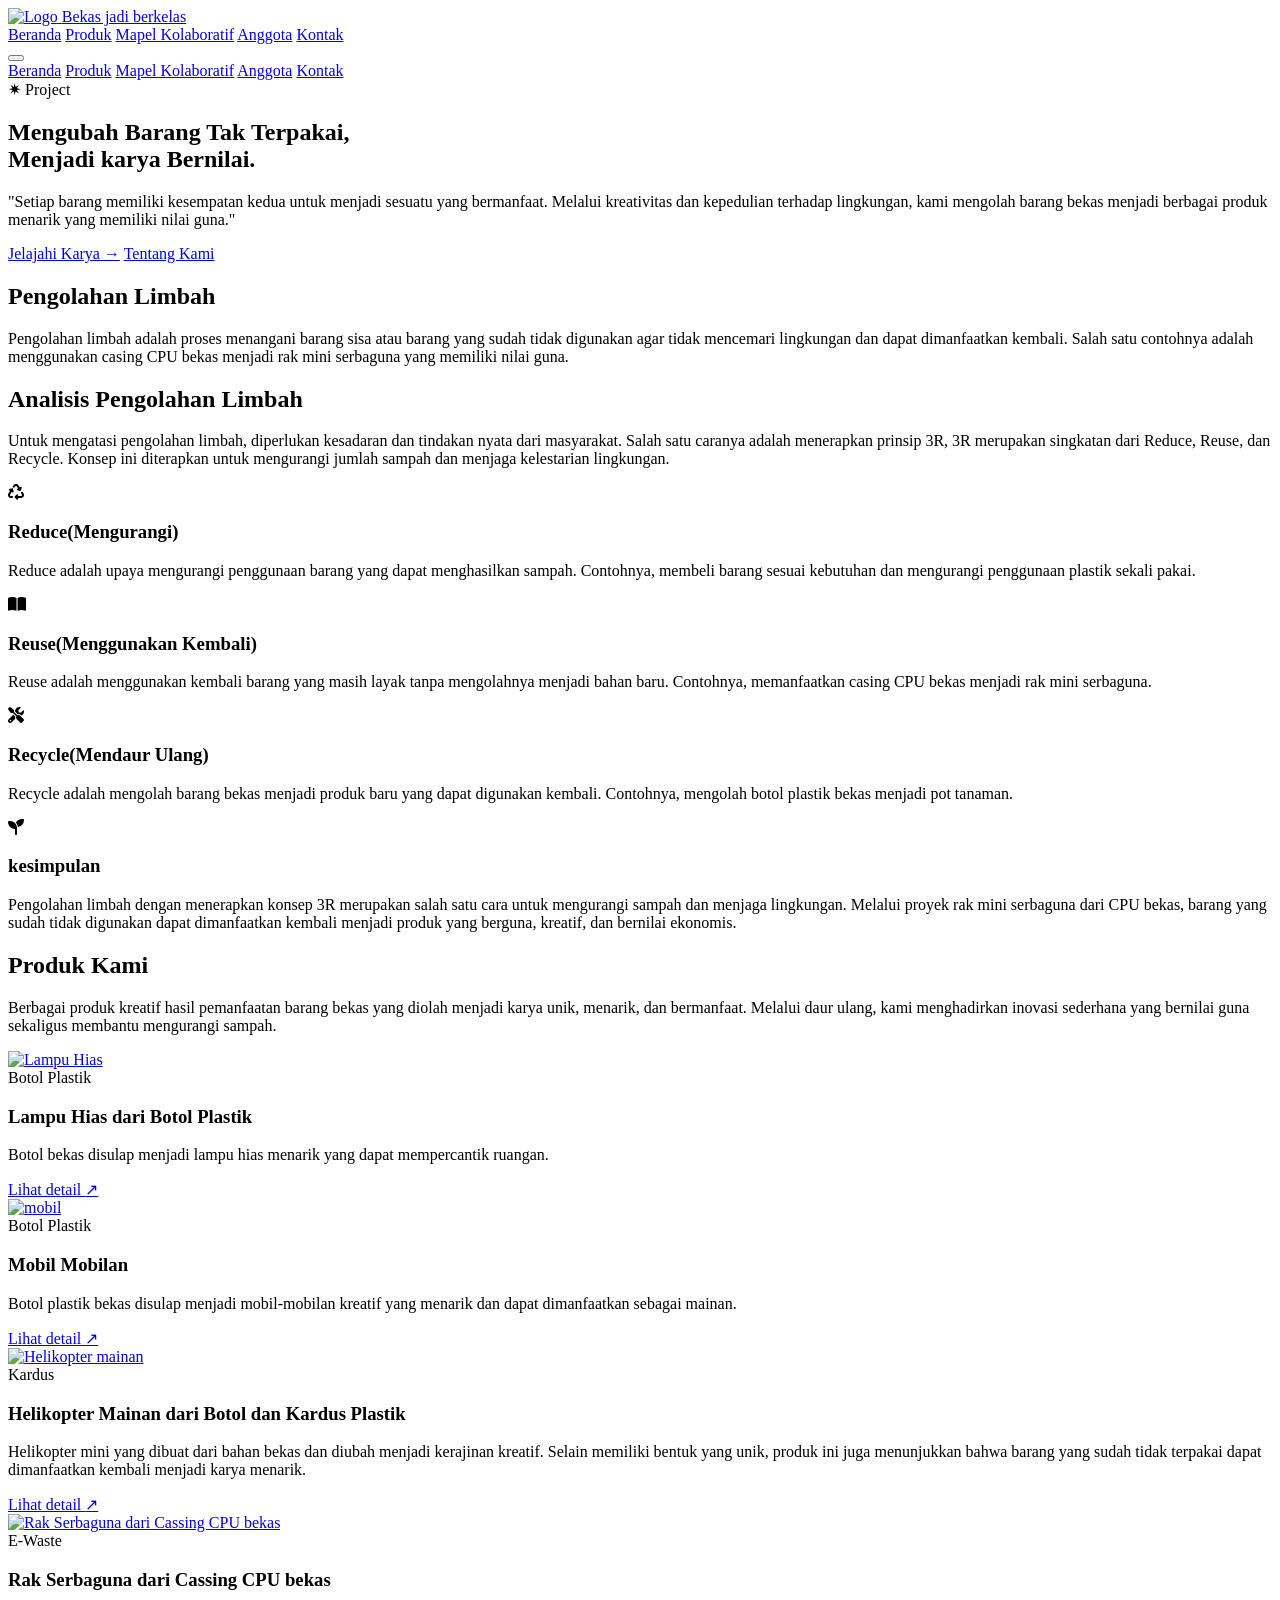
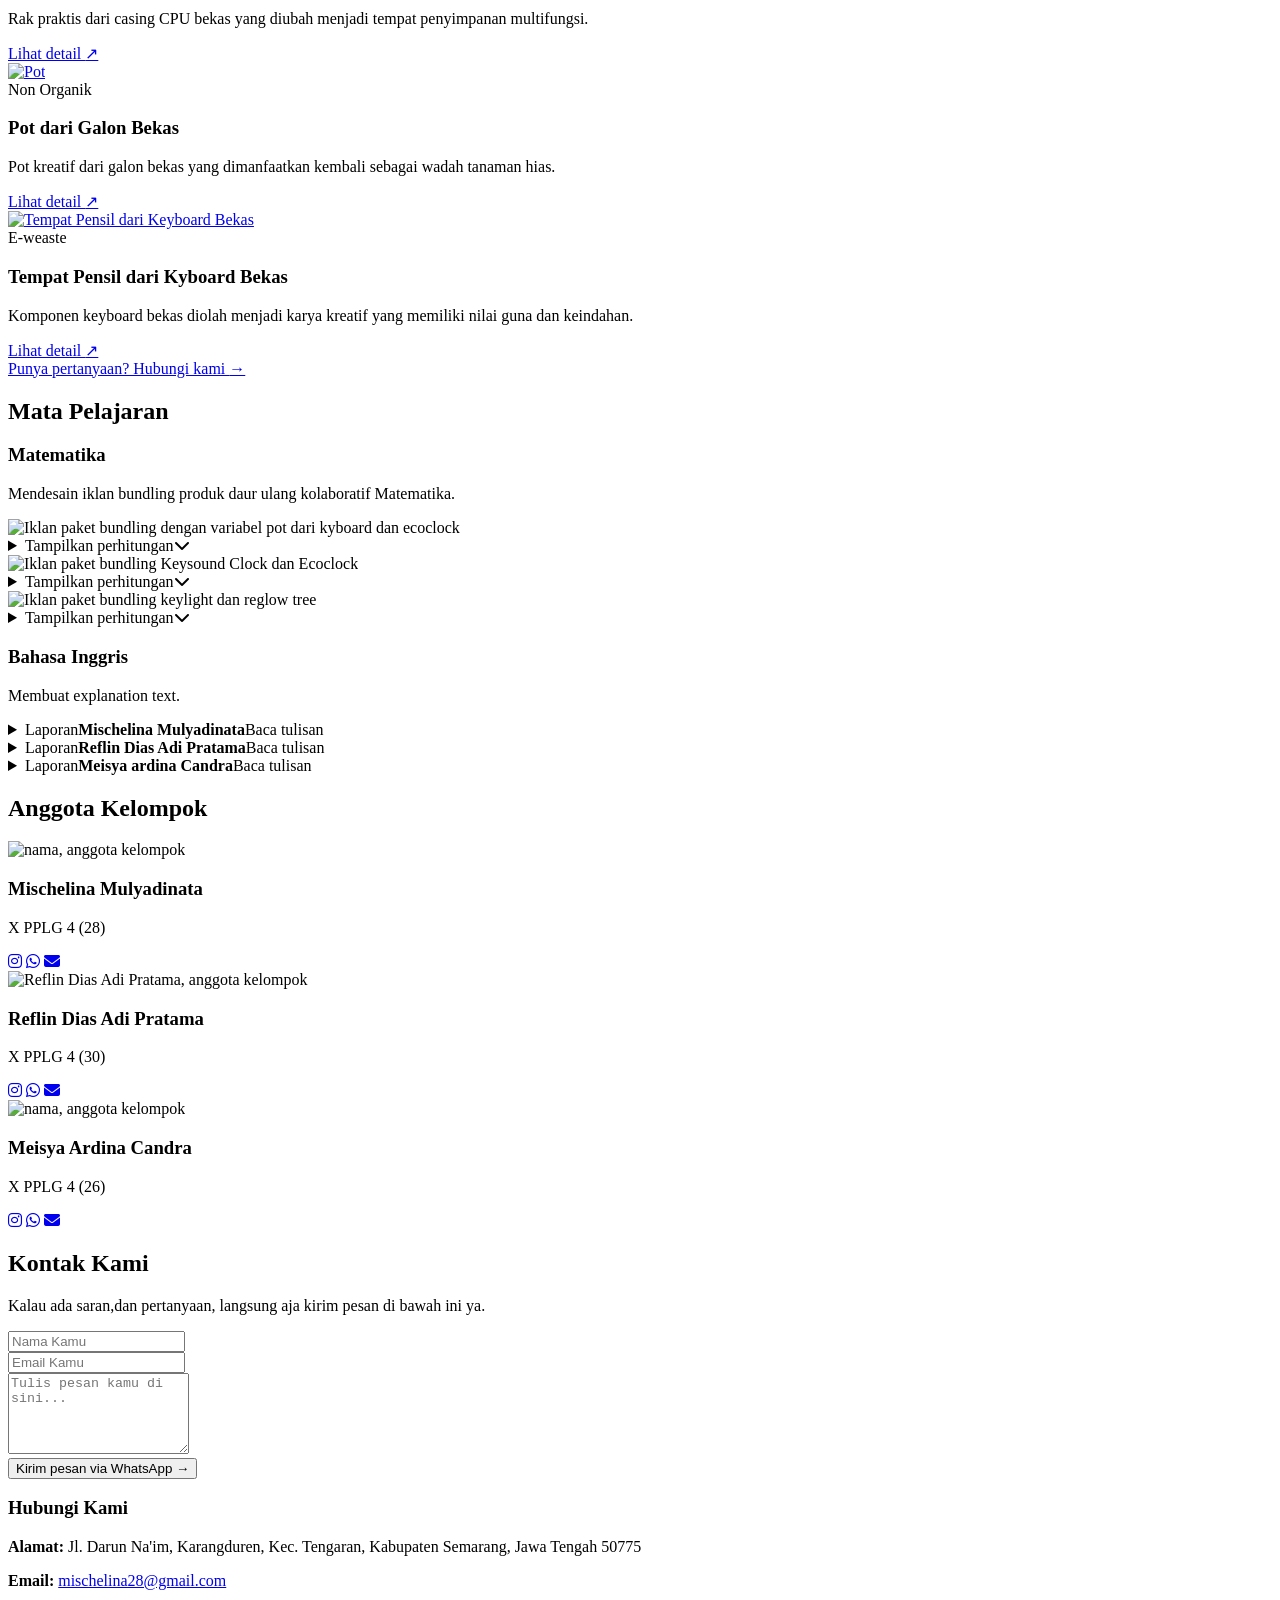
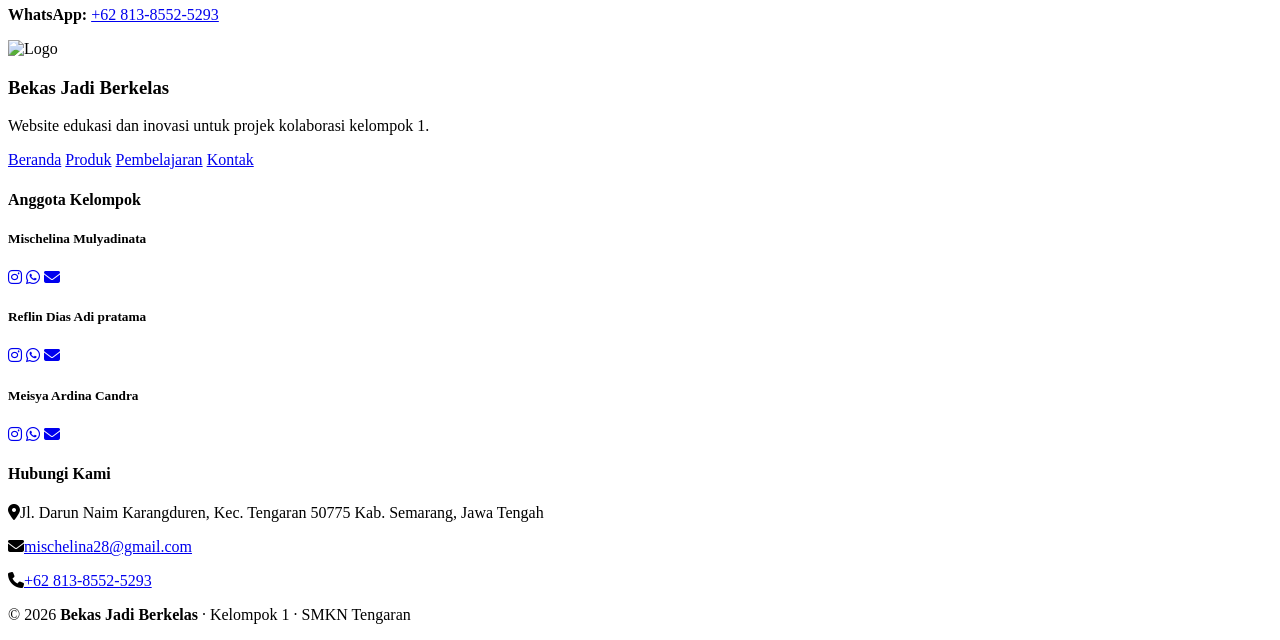
==== index.html @ 1716cdb1 "Update print statement from 'Hello' to 'Goodbye'" ====
<!doctype html>
<html lang="id">
  <head>
    <meta charset="utf-8" />
    <meta name="viewport" content="width=device-width,initial-scale=1" />
    <title>Bekas Jadi Berkelas - Kelompok 1</title>
    
     <link rel="Stylesheet" href="../Latihan proyek Kolaborasi/style.css"/>
      <link rel="stylesheet" href="https://cdnjs.cloudflare.com/ajax/libs/font-awesome/6.5.0/css/all.min.css"/>
       <link rel="stylesheet" href="../Latihan proyek Kolaborasi/style.css" />
      <link rel="website icon" href="../Latihan proyek Kolaborasi/img kolaborasi/recycle logo.jpg" />
  </head>

  <body>
    <nav class="nav">
      <a class="logo" href="#home" aria-label="Bekas Jadi Berkelas, ke beranda">
        <img src="../Latihan proyek Kolaborasi/img kolaborasi/recycle logo.jpg" alt="Logo" class="logo-img" />
        <span>Bekas jadi berkelas</span>
      </a>

      <div class="nav-links">
        <a href="#home">Beranda</a>
        <a href="#produk">Produk</a>
        <a href="#mapel">Mapel Kolaboratif</a>
        <a href="#member-wo">Anggota</a>
        <a href="#contact">Kontak</a>
      </div>

      <button
        class="hamburger"
        id="hamburger"
        type="button"
        aria-label="Buka menu navigasi"
        aria-expanded="false"
        aria-controls="navDropdown"
      >
        <span></span>
        <span></span>
        <span></span>
      </button>

      <div class="nav-dropdown" id="navDropdown">
        <a href="#home">Beranda</a>
        <a href="#produk">Produk</a>
        <a href="#mapel">Mapel Kolaboratif</a>
        <a href="#member-wo">Anggota</a>
        <a href="#contact">Kontak</a>
      </div>
    </nav>

    <section class="hero" id="home">
      <header>
        <div class="hero-overlay">
          <div class="hero-text">
            <span class="hero-badge"
              ><span aria-hidden="true">&#10039;</span> Project</span>
            <h1>Mengubah Barang Tak Terpakai,<br /><span>Menjadi karya Bernilai.</span></h1>
            <p>
              "Setiap barang memiliki kesempatan kedua untuk menjadi sesuatu yang bermanfaat. Melalui kreativitas dan kepedulian terhadap lingkungan, kami mengolah barang bekas menjadi berbagai produk menarik yang memiliki nilai guna."
            </p>
            <div class="hero-actions">
              <a class="button button-primary" href="#produk"
                >Jelajahi Karya <span aria-hidden="true">&rarr;</span></a>
              <a class="button button-quiet" href="#about">Tentang Kami</a>
            </div>
          </div>
        </div>
      </header>
    </section> 

    <section class="main" id="about">
      <div class="content-left">
        <h2>Pengolahan Limbah</h2>
        <p>
          Pengolahan limbah adalah proses menangani barang sisa atau barang yang sudah tidak digunakan agar tidak mencemari lingkungan dan dapat dimanfaatkan kembali. Salah satu contohnya adalah menggunakan casing CPU bekas menjadi rak mini serbaguna yang memiliki nilai guna.
        </p>
      </div>
    </section>

    <section id="masalah">
      <div class="masalah">
        <div class="content-left">
          <h2>Analisis Pengolahan Limbah</h2>
          <p>
           Untuk mengatasi pengolahan limbah, diperlukan kesadaran dan tindakan nyata dari masyarakat. Salah satu caranya adalah menerapkan prinsip 3R, 3R merupakan singkatan dari Reduce, Reuse, dan Recycle. Konsep ini diterapkan untuk mengurangi jumlah sampah dan menjaga kelestarian lingkungan.
        </div>
        <div class="solusi-grid">
          <article class="solusi-card">
            <span class="solusi-icon"
              ><i class="fas fa-recycle" aria-hidden="true"></i
            ></span>
            <h3>Reduce(Mengurangi)</h3>
            <p>
              Reduce adalah upaya mengurangi penggunaan barang yang dapat menghasilkan sampah. Contohnya, membeli barang sesuai kebutuhan dan mengurangi penggunaan plastik sekali pakai.
            </p>
          </article>
          <article class="solusi-card">
            <span class="solusi-icon"
              ><i class="fas fa-book-open" aria-hidden="true"></i
            ></span>
            <h3>Reuse(Menggunakan Kembali)</h3>
            <p>
              Reuse adalah menggunakan kembali barang yang masih layak tanpa mengolahnya menjadi bahan baru. Contohnya, memanfaatkan casing CPU bekas menjadi rak mini serbaguna.
            </p>
          </article>
          <article class="solusi-card">
            <span class="solusi-icon"
              ><i class="fas fa-screwdriver-wrench" aria-hidden="true"></i
            ></span>
            <h3>Recycle(Mendaur Ulang)</h3>
            <p>
              Recycle adalah mengolah barang bekas menjadi produk baru yang dapat digunakan kembali. Contohnya, mengolah botol plastik bekas menjadi pot tanaman.
            </p>
          </article>
          <article class="solusi-card">
            <span class="solusi-icon"
              ><i class="fas fa-seedling" aria-hidden="true"></i
            ></span>
            <h3>kesimpulan</h3>
            <p>
               Pengolahan limbah dengan menerapkan konsep 3R merupakan salah satu cara untuk mengurangi sampah dan menjaga lingkungan. Melalui proyek rak mini serbaguna dari CPU bekas, barang yang sudah tidak digunakan dapat dimanfaatkan kembali menjadi produk yang berguna, kreatif, dan bernilai ekonomis.
            </p>
          </article>
        </div>
      </div>
    </section>

    <section class="produk" id="produk">
      <div class="produk-header">
        <h2>Produk Kami</h2>
        <p class="section-intro">
            Berbagai produk kreatif hasil pemanfaatan barang bekas yang diolah menjadi karya unik, menarik, dan bermanfaat. Melalui daur ulang, kami menghadirkan inovasi sederhana yang bernilai guna sekaligus membantu mengurangi sampah.
        </p>
      </div>

      <div class="product-grid" id="productGrid">
        <div class="card">
          <a
            class="product-image"
            href="../Latihan proyek Kolaborasi/img kolaborasi/lampu hias.jpg"
            aria-label="Lihat detail produk">
            <img src="../Latihan proyek Kolaborasi/img kolaborasi/lampu hias.jpg" alt="Lampu Hias" /></a>
          <div class="card-content">
            <span class="product-category">Botol Plastik</span>
            <h3>Lampu Hias dari Botol Plastik</h3>
            <p>
              Botol bekas disulap menjadi lampu hias menarik yang dapat mempercantik ruangan. 
            </p>
            <a class="product-action" href="lampu.html"
              >Lihat detail <span aria-hidden="true">&#8599;</span></a
            >
          </div>
        </div>

        <div class="card">
          <a
            class="product-image"
            href="mobil mobilan hijau/index.html"
            aria-label="Lihat detail Mobil Mainan"
            ><img src="../Latihan proyek Kolaborasi/img kolaborasi/mobil mobilan hijau.jpeg" alt="mobil"/></a>
          <div class="card-content">
            <span class="product-category">Botol Plastik</span>
            <h3>Mobil Mobilan</h3>
            <p>
              Botol plastik bekas disulap menjadi mobil-mobilan kreatif yang menarik dan dapat dimanfaatkan sebagai mainan.
            </p>
            <a class="product-action" href="../Latihan proyek Kolaborasi/mobil.html"
              >Lihat detail <span aria-hidden="true">&#8599;</span></a
            >
          </div>
        </div>

        <div class="card">
          <a
            class="product-image"
            href="helikopter/index.html"
            aria-label="Lihat detail Helikopter Mainan"
          >
            <img src="../Latihan proyek Kolaborasi/img kolaborasi/helikopter.jpg" alt="Helikopter mainan"
          /></a>
          <div class="card-content">
            <span class="product-category">Kardus</span>
            <h3>Helikopter Mainan dari Botol dan Kardus Plastik</h3>
            <p>
             Helikopter mini yang dibuat dari bahan bekas dan diubah menjadi kerajinan kreatif. Selain memiliki bentuk yang unik, produk ini juga menunjukkan bahwa barang yang sudah tidak terpakai dapat dimanfaatkan kembali menjadi karya menarik.
            </p>
            <a class="product-action" href="../Latihan proyek Kolaborasi/heli.html"
              >Lihat detail <span aria-hidden="true">&#8599;</span></a
            >
          </div>
        </div>

        <div class="card">
          <a
            class="product-image"
            href="rakcpu/index.html"
            aria-label="Lihat detail Rak Serbaguna dari Casing CPU bekas">
            <img
              src="../Latihan proyek Kolaborasi/img kolaborasi/pc ai.png"
              alt="Rak Serbaguna dari Cassing CPU bekas"/></a>
          <div class="card-content">
            <span class="product-category">E-Waste</span>
            <h3>Rak Serbaguna dari Cassing CPU bekas</h3>
            <p>
             Rak praktis dari casing CPU bekas yang diubah menjadi tempat penyimpanan multifungsi.
            </p>
            <a class="product-action" href="../Latihan proyek Kolaborasi/cpu.html"
              >Lihat detail <span aria-hidden="true">&#8599;</span></a>
          </div>
        </div>

        <div class="card">
          <a
            class="product-image"
            href="pot/index.html"
            aria-label="Lihat Detail Pot dari Galon Bekas">
            <img src="../Latihan proyek Kolaborasi/img kolaborasi/pot dari galon bekas.jpg" alt="Pot"/></a>
          <div class="card-content">
            <span class="product-category">Non Organik</span>
            <h3>Pot dari Galon Bekas</h3>
            <p>
              Pot kreatif dari galon bekas yang dimanfaatkan kembali sebagai wadah tanaman hias.
            </p>
            <a class="product-action" href="../Latihan proyek Kolaborasi/pot.html"
              >Lihat detail <span aria-hidden="true">&#8599;</span></a>
          </div>
        </div>
        
        <div class="card">
          <a
            class="product-image"
            href="tempat pensil/index.html"
            aria-label="Lihat Detail Tempat Pensil">
            <img src="../Latihan proyek Kolaborasi/img kolaborasi/tempat pensil dari kyboard.jpeg" alt="Tempat Pensil dari Keyboard Bekas"/></a>
          <div class="card-content">
            <span class="product-category">E-weaste</span>
            <h3>Tempat Pensil dari Kyboard Bekas</h3>
            <p>
              Komponen keyboard bekas diolah menjadi karya kreatif yang memiliki nilai guna dan keindahan.
            </p>
            <a class="product-action" href="../Latihan proyek Kolaborasi/pensil.html"
              >Lihat detail <span aria-hidden="true">&#8599;</span></a>
          </div>
        </div>

      <a class="button button-outline product-contact" href="#contact"
        >Punya pertanyaan? Hubungi kami
        <span aria-hidden="true">&rarr;</span></a
      >
    </section>

    <section id="mapel">
      <h2 class="section-title">Mata Pelajaran</h2>
      <div class="mapel-block">
        <h3 class="mapel-name">Matematika</h3>
        <p>
          Mendesain iklan bundling produk daur ulang kolaboratif Matematika.
        </p>
        <div class="math-gallery">
          <div class="math-card">
            <img
              src="../Latihan proyek Kolaborasi/img kolaborasi/mtk misel.jpeg"
              alt="Iklan paket bundling dengan variabel pot dari kyboard dan ecoclock"
            />
            <details class="rumus formula-details">
              <summary>
                <span>Tampilkan perhitungan</span
                ><i class="fas fa-chevron-down" aria-hidden="true"></i>
              </summary>
              <div class="formula-content">
                <p class="formula-label">Misalkan</p>
                <div class="formula-box">
                  <span>x = harga 1 pot dari kyboard bekas</span><span>y = harga 1 jam dinding dari cd bekas</span>
                </div>
                <p class="formula-label">Persamaan paket</p>
                <div class="equation-list">
                  <code>2x + 3y = 100.000</code
                  ><code>3x + 2y = 120.000</code>
                </div>
                <p class="formula-label">Penyelesaian menggunakan metode campuran </p>
                <ol class="solution-list">
                  <li> 
                    <strong>Gunakan metode eliminasi</strong> <br>
                    untuk memperoleh y: <br>
                    <strong>2x + 3y = 100.000 |x3 </strong>. <br>
                    <strong>3x + 2y = 120.000 |x2</strong> <br>
                    <strong>6x + 9y = 300.000</strong> <br>
                    <u><strong>6x + 4y = 240.000</strong></u> <u>_</u> <br>
                    <strong>5y = 60.000</strong> <br>
                    <strong>y = 60.000 : 5</strong> <br>
                    <strong>y = 12.000</strong> <br>
                  </li>
                  <li>
                    <strong>Lalu gunakan substitusi : </strong> <br>
                    masukan nilai y ke persamaan 1: <br>
                    <strong>2x + 3y = 100.000</strong> <br>
                    <strong>2x + 3(12.000) = 100.000</strong> <br>
                    <strong>2x + 36.000 = 100.000</strong> <br>
                    <strong>2x = 100.000 - 36.000</strong> <br>
                    <strong>x = 32.000</strong> <br>
                  </li>
                </ol>
                <p class="formula-result">
                  Kesimpulan <br>
                  Harga 1 pot dari keyboard bekas adalah Rp32.000,00.
                  Harga 1 jam dinding dari CD bekas adalah Rp12.000,00.
                </p>

              </div>
            </details>
          </div>
          <div class="math-card">
            <img
              src="../Latihan proyek Kolaborasi/img kolaborasi/mtk reflin.jpeg"
              alt="Iklan paket bundling  Keysound Clock dan Ecoclock "/>
              <details class="rumus formula-details">
              <summary>
                <span>Tampilkan perhitungan</span
                ><i class="fas fa-chevron-down" aria-hidden="true"></i>
              </summary>
              <div class="formula-content">
                <p class="formula-label">Misalkan</p>
                <div class="formula-box">
                  <span>x = harga 1 Keysound Clock</span><span>y = harga 1 Reglow tree</span>
                </div>
                <p class="formula-label">Persamaan paket</p>
                <div class="equation-list">
                  <code>2x + 4y = 560.000</code
                  ><code>4x + 2y = 730.000</code>
                </div>
                <p class="formula-label">Penyelesaian menggunakan metode campuran </p>
                <ol class="solution-list">
                  <li> 
                    <strong>Gunakan metode eliminasi</strong> <br>
                    Kurangkan kedua persamaan untuk memperoleh nilai x: <br>
                    <strong>2x + 4y = 560.000</strong>. <strong>Dengan 4x + 2y = 730.000 </strong>
                    diperoleh <strong>x = 150.000</strong>.
                  </li>
                  <li>
                    <strong>Lalu gunakan substitusi : </strong> <br>
                    masukan nilai x ke persamaan 1: <br>
                    <strong>2x + 4y = 560.000</strong> <br>
                    <strong>2(150.000) + 4y = 560.000</strong> <br>
                    <strong>300.000 + 4y = 560.000</strong> <br>
                    <strong>4y = 560.000 - 300.000</strong> <br>
                    <strong>y = 260.000 : 4</strong> <br>
                    <strong>y = 65.000</strong> <br>
                  </li>
                </ol>
                <p class="formula-result">
                  Kesimpulan <br>
                  Dari kegiatan ini saya menyimpulkan bahwa SPLDV sangat berguna untuk menentukan harga satuan produk secara tepat dan adil. Dengan membuat sistem persamaan dari data yang ada di iklan, saya bisa menemukan bahwa harga 1 Keysound Clock adalah Rp150.000 dan harga 1 Reglow tree adalah Rp65.000.
                </p>
              </div>
            </details>

          </div>
          <div class="math-card">
            <img
              src="../Latihan proyek Kolaborasi/img kolaborasi/mtk mesa.jpeg"
              alt="Iklan paket bundling keylight dan reglow tree"/>
              <details class="rumus formula-details">
              <summary>
                <span>Tampilkan perhitungan</span
                ><i class="fas fa-chevron-down" aria-hidden="true"></i>
              </summary>
              <div class="formula-content">
                <p class="formula-label">Misalkan</p>
                <div class="formula-box">
                  <span>x = harga dari 1 Keylight</span><span>y = harga dari 1 Reglow Tree</span>
                </div>
                <p class="formula-label">Persamaan paket</p>
                <div class="equation-list">
                  <code>3x +4y = 720.000</code
                  ><code>5x + 2y = 500.000</code>
                </div>
                <p class="formula-label">Penyelesaian menggunakan metode campuran </p>
                <ol class="solution-list">
                  <li> 
                    <strong>Gunakan metode eliminasi</strong> <br>
                    Kurangkan kedua persamaan untuk memper oleh y: <br>
                    <strong>3x + 4y = 720.000 |x2</strong> <br>
                    <strong>3x + 2y = 500.000 |x4</strong> <br>
                    <strong>6x + 8y = 1.440.000</strong>. <br>
                    <u><strong>20x + 8y = 2.000.000</strong></u> <u>_</u> <br>
                    <strong>-14x = -560.000</strong> <br>
                    <strong>x = 560.000 : 14</strong> <br>
                    <strong>x = 40.000</strong> <br>
                  </li>
                  <li>
                    <strong>Lalu gunakan substitusi : </strong> <br>
                    masukan nilai y ke persamaan 1: <br>
                    <strong>5x + 2y = 500.000</strong> <br>
                    <strong>5(40.000) + 2y = 500.000</strong> <br>
                    <strong>200.000+ 2y = 500.000</strong> <br>
                    <strong>2y = 300.000</strong> <br>
                    <strong>y = 150.000</strong> <br>
                  </li>
                </ol>
                <p class="formula-result">
                  Kesimpulan <br>
                 Jadi,Harga 1 Keylight adalah RP.40.000 dan
                  Harga 1 Reglow Tree adalah RP.150.000  
                </p>

              </div>
            </details>
          </div>
        </div>
      </div>

      <div class="mapel-block">
        <h3 class="mapel-name">Bahasa Inggris</h3>
        <p>Membuat explanation text.</p>
        <details class="article-details">
          <summary>
            <span>Laporan</span><strong>Mischelina Mulyadinata</strong><span class="article-toggle">Baca tulisan</span>
          </summary>
          <div class="article-body">
            <h1>How an Unused CPU Case Is Transformed into a Multipurpose Shelf</h1>
            <p>
              Electronic waste is one of the environmental problems caused by the rapid development of technology. Many electronic devices, such as computers, keyboards, monitors, and CPU cases, are no longer used because they are damaged or replaced with newer products. As a result, electronic waste continues to increase and can cause environmental problems if it is not managed properly. However, some electronic components still contain materials that can be reused to create new products. One creative way to reduce electronic waste is by transforming an unused computer CPU case into a multipurpose shelf. This project shows that discarded electronic materials can be turned into useful, attractive, and valuable products. It also encourages people to be more creative in managing waste.
            </p>
            <p>
               The transformation process begins by preparing an unused computer CPU case and other necessary materials. The materials include a CPU case, PVC boards, spray paint, LED lights, bolts, stickers, and sandpaper. First, the CPU case is checked to make sure that it is suitable for reuse. Any unnecessary electronic components inside the case are removed carefully. After that, the case is cleaned to remove dust, dirt, and other unwanted materials. The surface is then sanded to make it smoother and easier to paint. Next, spray paint is applied to the outside of the CPU case to make it look cleaner and more attractive. The paint must be allowed to dry completely before continuing to the next step. This preparation is important because it improves the appearance of the CPU case and makes it ready to be transformed into a new product.
            </p>
            <p>
              After the preparation process is completed, the CPU case is transformed into a multipurpose shelf. The empty space inside the case is arranged and modified to create several storage levels. Additional materials, such as PVC boards and bolts, are used to make the shelf more functional and stable. First, the PVC boards are measured and prepared according to the size of the CPU case. Then, the boards are placed inside the case to create separate storage sections. Bolts are used to strengthen the structure and keep the shelf parts in place. After the main structure is finished, LED lights are installed as decorative lighting, and stickers can be added to make the product more attractive. Finally, every part is checked to ensure that the shelf is properly assembled, strong, and stable. Through these steps, an unused CPU case becomes a completely new product with a different function.
            <p>
              As a result, an unused computer CPU case is transformed into a multipurpose shelf that has both functional and aesthetic value. The shelf can be used to store books, stationery, small decorations, accessories, and other items. Besides helping people organize their belongings, the product can also be used as a room or desk decoration. Its unique design makes it different from ordinary shelves because it is made from reused electronic materials. This project provides several environmental benefits because it reduces electronic waste and gives old materials a second purpose. It also teaches the importance of the 3R principle, especially reuse, which means using materials again instead of throwing them away. Furthermore, this activity develops creativity, teamwork, and awareness of environmental problems. Therefore, transforming an unused CPU case into a multipurpose shelf is a simple but meaningful way to support waste management and create a cleaner environment. 
            </p>
          </div>
        </details>

        <details class="article-details">
         <summary>
            <span>Laporan</span><strong>Reflin Dias Adi Pratama</strong><span class="article-toggle">Baca tulisan</span>
          </summary>
          <div class="article-body">

            <h1>How an Unused CPU Case Is Transformed into a Multipurpose Shelf</h1>
            
            <p>
              Electronic waste has become a major global challenge due to the rapid cycle of technological upgrades. Every year, millions of computer components, monitors, and CPU casings are discarded because they are considered outdated or broken. When ignored, this accumulation of e-waste heavily damages our ecosystems. However, with a touch of resourcefulness, many of these durable materials can be upcycled instead of thrown away. Transforming a discarded computer tower into a functional storage shelf is an excellent way to reduce waste. This project shows how standard tech scraps can be redesigned into stylish, high-value furniture, encouraging society to adopt a more eco-conscious lifestyle.
            </p>

            <p>
              The remodeling journey begins with collecting an old CPU casing and gathering essential assembly tools. First, the metal frame must be thoroughly checked and completely gutted of any lingering internal electronic parts. Next, the chassis is wiped down to eliminate accumulated dust, grease, and industrial residues. The metal surface is then sanded smooth to ensure proper adhesion for the new finish. Following this preparation, a fresh layer of protective spray paint is applied to the exterior to give it a modern, clean appearance. It is crucial to let the paint dry completely before moving forward, as this base layer guarantees a premium look for the final product.
            </p>

            <p>
              Once the outer frame is fully prepared, the CPU casing is systematically rebuilt into a multi-tiered organizer. The open interior space is carefully measured to plan out distinct storage compartments. Custom-cut wooden panels or PVC sheets, along with a few sturdy screws, are used to build the internal shelving levels. These shelves are securely mounted inside the frame to maximize stability and weight capacity. After the main physical structure is set, custom vinyl wraps or LED strip lights can be added to enhance its visual appeal. Finally, a thorough safety check ensures every joint is locked in place, completing the transition from a piece of junk into a robust household organizer.
            </p>

            <p>
              Ultimately, this DIY project successfully turns an old computer chassis into an aesthetic, highly practical shelving unit. This customized piece can be used to hold books, display collectibles, or organize desk stationery seamlessly. Its distinct industrial look sets it apart from mass-produced furniture, serving as a great conversation starter in any room. Beyond its immediate utility, the project provides significant ecological benefits by preventing non-biodegradable waste from entering landfills. It serves as a real-world example of circular economy principles, proving that sustainability and creative design can go hand in hand to create a greener environment.
            </p>
          </div>
        </details>

        <details class="article-details">
          <summary>
            <span>Laporan</span><strong>Meisya ardina Candra</strong
            ><span class="article-toggle">Baca tulisan</span>
          </summary>
          <div class="article-body">

            <h1>How an Old CPU Case Is Transformed into a Mini Shelf</h1>

           <p>
              Electronic waste is one of the environmental problems caused by the rapid development of technology. Old CPU cases are often discarded when they are damaged or no longer needed. However, these cases still contain materials that can be reused. One creative way to manage this waste is by transforming an old CPU case into a mini shelf. This transformation shows how electronic waste can become a useful product.
            </p>

            <p>
             The transformation begins by preparing an unused CPU case. The electronic components inside the case are removed carefully. The remaining case is then cleaned to remove dust and dirt. After that, the case is adjusted and prepared to become the main structure of the mini shelf.
            </p>

            <p>
              The CPU case is modified by adding small, strong shelves. These shelves are arranged and attached inside the case to create storage spaces. The surface is decorated with LED lights to make it more attractive. Once all parts are firmly attached, the CPU case becomes a complete mini shelf.
            </p>
            
            <p>
             As a result, an old CPU case is transformed into a useful and attractive mini shelf. It can be used to store small items, books, or decorations. This transformation reduces electronic waste and encourages people to reuse old materials. Therefore, recycling an old CPU case into a mini shelf is a creative way to support a more sustainable environment.
            </p>
          </div>
        </details>
      </div>
    </section>

    <section class="team" id="member-wo">
      <h2>Anggota Kelompok</h2>
      <div class="team-container">
        <div class="member">
          <img
            src="../Latihan proyek Kolaborasi/img kolaborasi/foto misel.jpeg"
            alt="nama, anggota kelompok"
          />
          <h3>Mischelina Mulyadinata</h3>
          <p>X PPLG 4 (28)</p>
          <div class="icons">
            <a
              href="https://www.instagram.com/micellinnaaa?psln=MWdoaTIzdjlydWNjMg=="
              target="_blank"
              rel="noopener noreferrer"
              aria-label="Instagram"
              ><i class="fab fa-instagram"></i
            ></a>
            <a
              href="https://wa.me/081385525293"
              target="_blank"
              rel="noopener noreferrer"
              aria-label="WhatsApp"
              ><i class="fab fa-whatsapp"></i
            ></a>
            <a
              href="mailto:mischelina28@gmail.com"
              aria-label="Kirim email"
              ><i class="fas fa-envelope"></i
            ></a>
          </div>
        </div>

        <div class="member">
          <img
            src="../Latihan proyek Kolaborasi/img kolaborasi/foto rfelin.jpeg"
            alt="Reflin Dias Adi Pratama, anggota kelompok"
          />
          <h3>Reflin Dias Adi Pratama</h3>
          <p>X PPLG 4 (30)</p>
          <div class="icons">
            <a
              href="https://www.instagram.com/scc_flinzz?xtok=MXh5c3AzODBvb2xjMg=="
              target="_blank"
              rel="noopener noreferrer"
              aria-label="Instagram"
              ><i class="fab fa-instagram"></i
            ></a>
            <a
              href="https://wa.me/085640459715"
              target="_blank"
              rel="noopener noreferrer"
              aria-label="WhatsApp"
              ><i class="fab fa-whatsapp"></i
            ></a>
            <a href="mailto:reflindias2@gmail.com" aria-label="Kirim email"
              ><i class="fas fa-envelope"></i
            ></a>
          </div>
        </div>

        <div class="member">
          <img
            src="../Latihan proyek Kolaborasi/img kolaborasi/foto meisya.jpeg"
            alt="nama, anggota kelompok"
          />
          <h3>Meisya Ardina Candra</h3>
          <p>X PPLG 4 (26)</p>
          <div class="icons">
            <a
              href="https://www.instagram.com/matchaenak611?rpxt=bTVxeGw5YnZxZGgz"
              target="_blank"
              rel="noopener noreferrer"
              aria-label="Instagram"
              ><i class="fab fa-instagram"></i
            ></a>
            <a
              href="https://wa.me/085729947326"
              target="_blank"
              rel="noopener noreferrer"
              aria-label="WhatsApp"
              ><i class="fab fa-whatsapp"></i
            ></a>
            <a
              href="mailto:meisya.p26095@satamail.my.id"
              aria-label="Kirim email"
              ><i class="fas fa-envelope"></i
            ></a>
          </div>
        </div>
      </div>
    </section>

    <section class="contact" id="contact">
      <h2>Kontak Kami</h2>
      <p>
        Kalau ada saran,dan pertanyaan, langsung aja kirim pesan di bawah ini
        ya.
      </p>

      <div class="contact-container">
        <form class="contact-form" id="waForm">
          <div class="form-group">
            <label class="sr-only" for="nama">Nama kamu</label>
            <input
              type="text"
              id="nama"
              name="nama"
              autocomplete="name"
              placeholder="Nama Kamu"
              required
            />
          </div>
          <div class="form-group">
            <label class="sr-only" for="email">Email kamu</label>
            <input
              type="email"
              id="email"
              name="email"
              autocomplete="email"
              placeholder="Email Kamu"
              required
            />
          </div>
          <div class="form-group">
            <label class="sr-only" for="pesan">Pesan kamu</label>
            <textarea
              id="pesan"
              name="pesan"
              rows="5"
              placeholder="Tulis pesan kamu di sini..."
              required
            ></textarea>
          </div>
          <button type="submit" class="send-btn">
            Kirim pesan via WhatsApp <span aria-hidden="true">&rarr;</span>
          </button>
        </form>

        <div class="contact-info">
          <h3>Hubungi Kami</h3>
          <p>
            <strong>Alamat:</strong> Jl. Darun Na'im, Karangduren, Kec.
            Tengaran, Kabupaten Semarang, Jawa Tengah 50775
          </p>
          <p><strong>Email:</strong>
            <a 
              href="mailto:mischelina28@gmail.com">
            mischelina28@gmail.com</a>
          </p>
          <p>
            <strong>WhatsApp:</strong>
            <a
              href="https://wa.me/081385525293"
              target="_blank"
              rel="noopener noreferrer"
              aria-label="WhatsApp"
              >+62 813-8552-5293</a
            >
          </p>
        </div>
      </div>
    </section>

    <footer class="footer">
      <div class="footer-container">
        <div class="footer-brand">
          <img src="../Latihan proyek Kolaborasi/img kolaborasi/logo.jpg" alt="Logo" class="footer-logo" />
          <h3>Bekas Jadi Berkelas</h3>
          <p>
            Website edukasi dan inovasi untuk projek kolaborasi kelompok 1.
          </p>
          <nav class="footer-nav" aria-label="Navigasi footer">
            <a href="#home">Beranda</a>
            <a href="#produk">Produk</a>
            <a href="#mapel">Pembelajaran</a>
            <a href="#contact">Kontak</a>
          </nav>
        </div>

        <div class="footer-team">
          <h4>Anggota Kelompok</h4>
          <div class="member-footer">
            <h5>Mischelina Mulyadinata</h5>
            <div class="social-icons">
              <a
                href="https://www.instagram.com/micellinnaaa?psln=MWdoaTIzdjlydWNjMg=="
                target="_blank"
                rel="noopener noreferrer"
                aria-label="Instagram"
                ><i class="fab fa-instagram"></i></a>
              <a
                href="https://wa.me/081385525293"
                target="_blank"
                rel="noopener noreferrer"
                aria-label="WhatsApp"
                ><i class="fab fa-whatsapp"></i
              ></a>
              <a
                href="mailto:mischelina28@gmail.co"
                aria-label="Kirim email"
                ><i class="fas fa-envelope"></i
              ></a>
            </div>
          </div>

          <div class="member-footer">
            <h5>Reflin Dias Adi pratama</h5>
            <div class="social-icons">
              <a
                href="https://www.instagram.com/scc_flinzz?xtok=MXh5c3AzODBvb2xjMg=="
                target="_blank"
                rel="noopener noreferrer"
                aria-label="Instagram"
                ><i class="fab fa-instagram"></i
              ></a>
              <a
                href="https://wa.me/085640459715"
                target="_blank"
                rel="noopener noreferrer"
                aria-label="WhatsApp"
                ><i class="fab fa-whatsapp"></i
              ></a>
              <a href="mailto:reflindias2@gmail.com" aria-label="Kirim email"><i class="fas fa-envelope"></i>
              </a>
            </div>
          </div>

          <div class="member-footer">
            <h5>Meisya Ardina Candra</h5>
            <div class="social-icons">
              <a
                href="https://www.instagram.com/matchaenak611?rpxt=bTVxeGw5YnZxZGgz"
                target="_blank"
                rel="noopener noreferrer"
                aria-label="Instagram"
                ><i class="fab fa-instagram"></i
              ></a>
              <a
                href="https://wa.me/085729947326"
                target="_blank"
                rel="noopener noreferrer"
                aria-label="WhatsApp"
                ><i class="fab fa-whatsapp"></i
              ></a>
              <a
                href="mailto:meisya.p26095@satamail.my.id"
                aria-label="Kirim email"
                ><i class="fas fa-envelope"></i
              ></a>
            </div>
          </div>
        </div>

        <div class="footer-contact">
          <h4>Hubungi Kami</h4>
          <p>
            <i class="fas fa-map-marker-alt"></i>Jl. Darun Naim Karangduren,
            Kec. Tengaran 50775 Kab. Semarang, Jawa Tengah
          </p>
          <p>
            <i class="fas fa-envelope"></i
            ><a href="mailto:mischelina28@gmail.com">mischelina28@gmail.com</a>
          </p>
          <p>
            <i class="fas fa-phone"></i
            ><a href="https://wa.me/081385525293">+62 813-8552-5293</a>
          </p>
        </div>
      </div>

      <div class="footer-bottom">
        <p>
          © 2026 <strong>Bekas Jadi Berkelas</strong> · Kelompok 1 · SMKN Tengaran
        </p>
      </div>
    </footer>

    <div
      class="lightbox"
      id="imageLightbox"
      role="dialog"
      aria-modal="true"
      aria-label="Pratinjau gambar"
      hidden
    >
      <div class="lightbox-dialog">
        <button
          class="lightbox-close"
          type="button"
          aria-label="Tutup pratinjau"
        >
          &times;
        </button>
        <img class="lightbox-image" alt="" />
      </div>
    </div>

  </body>
</html>
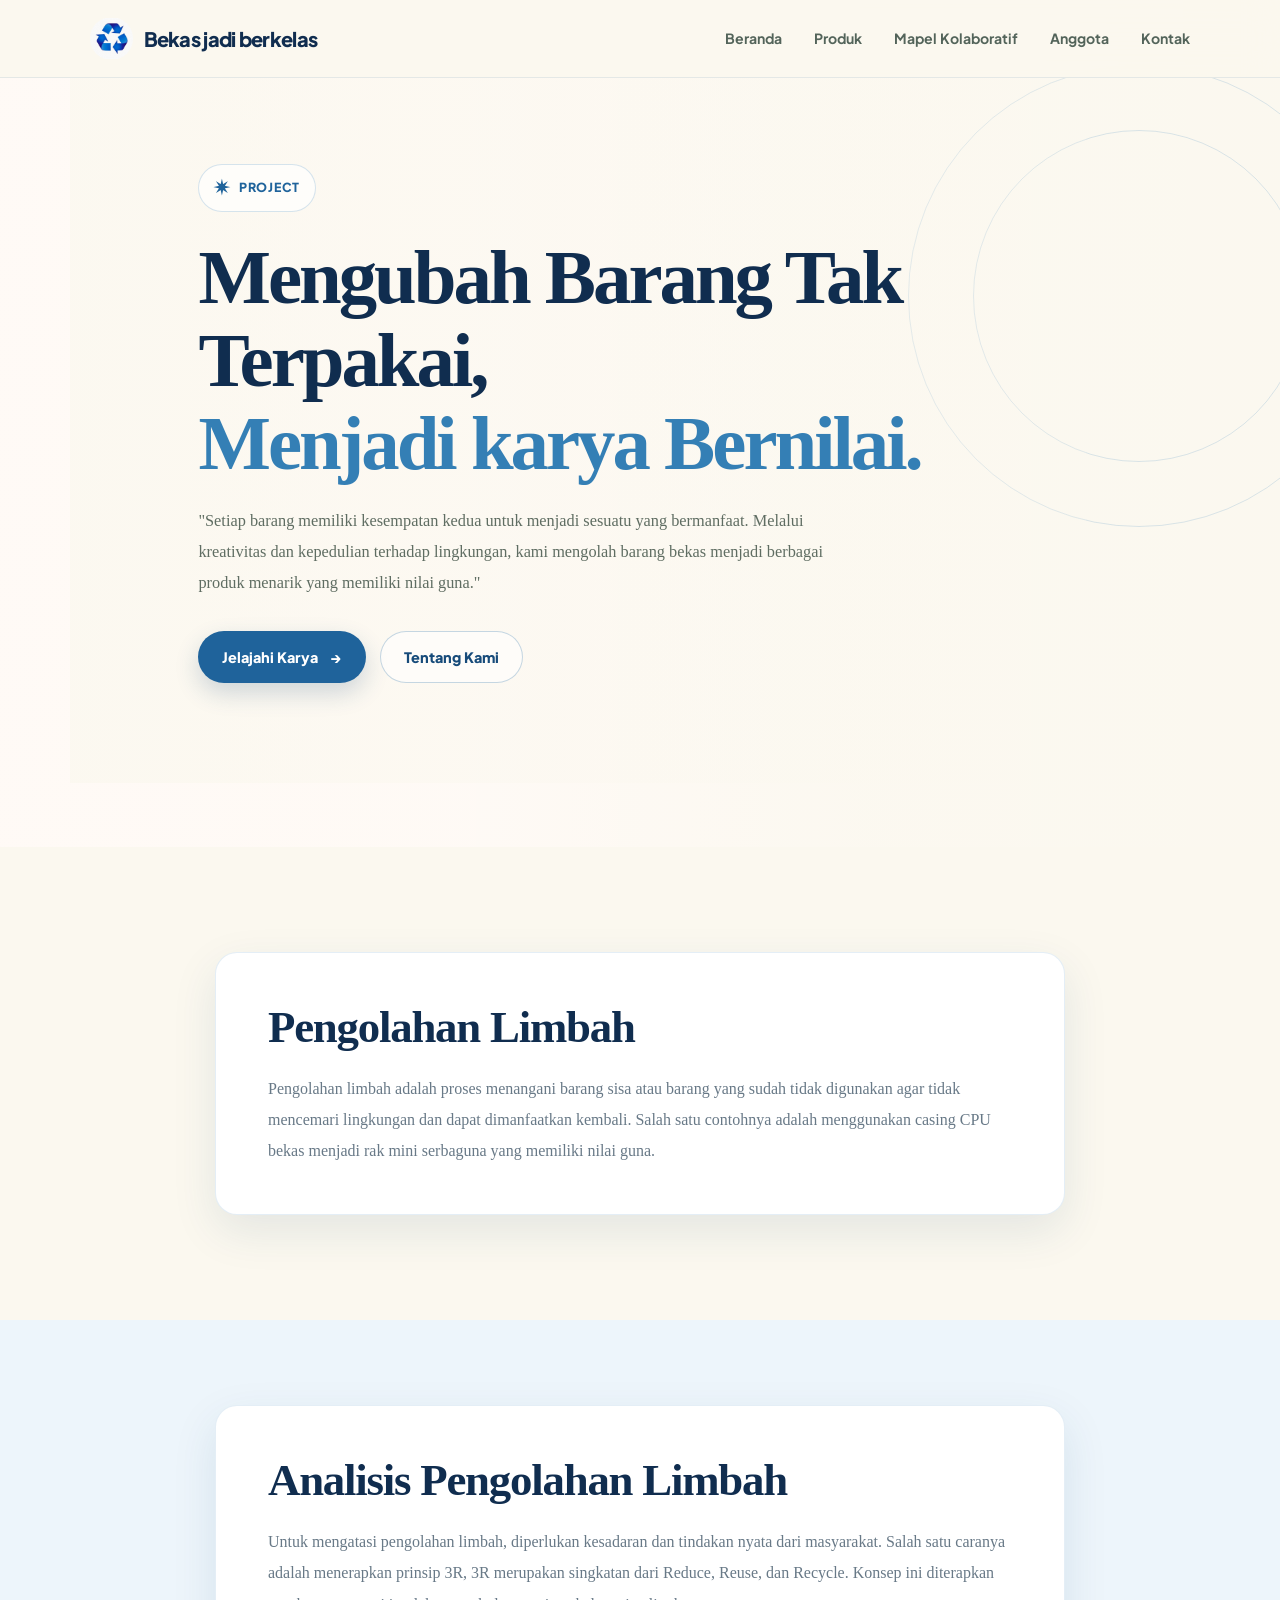
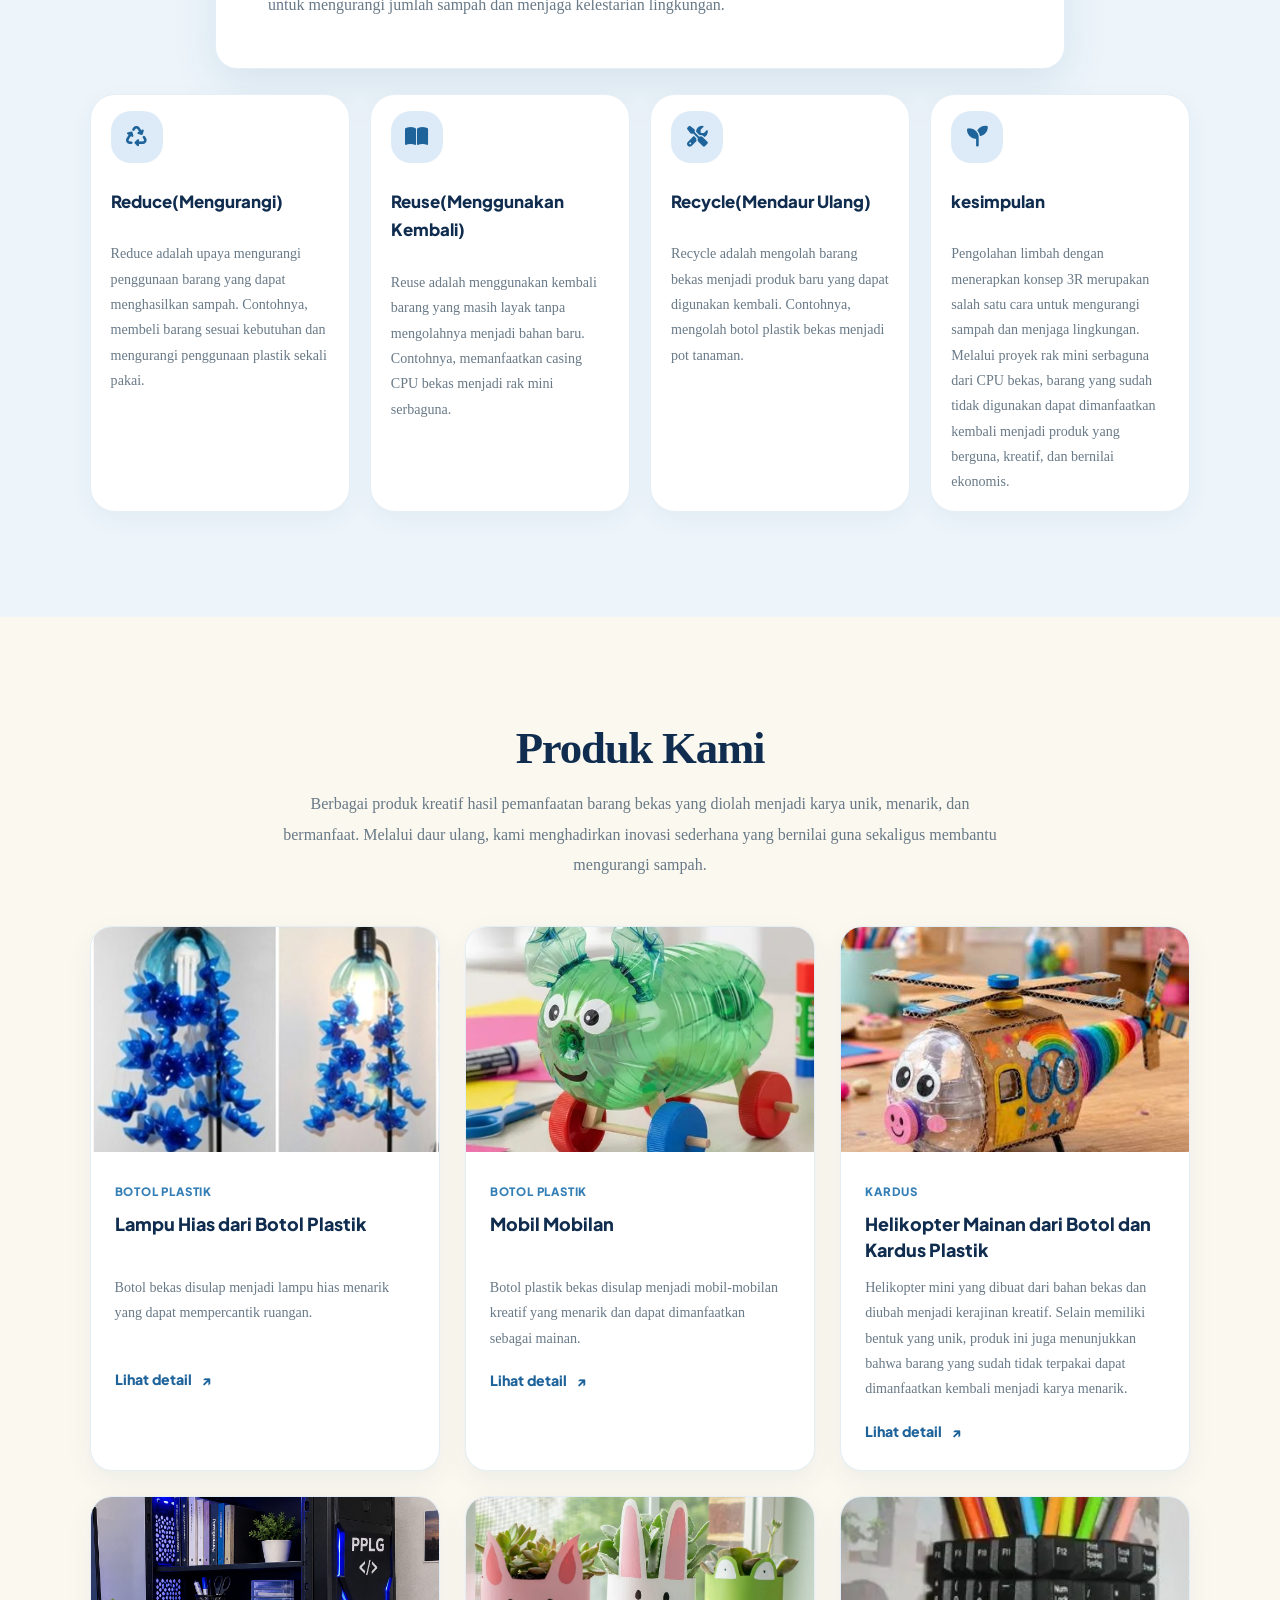
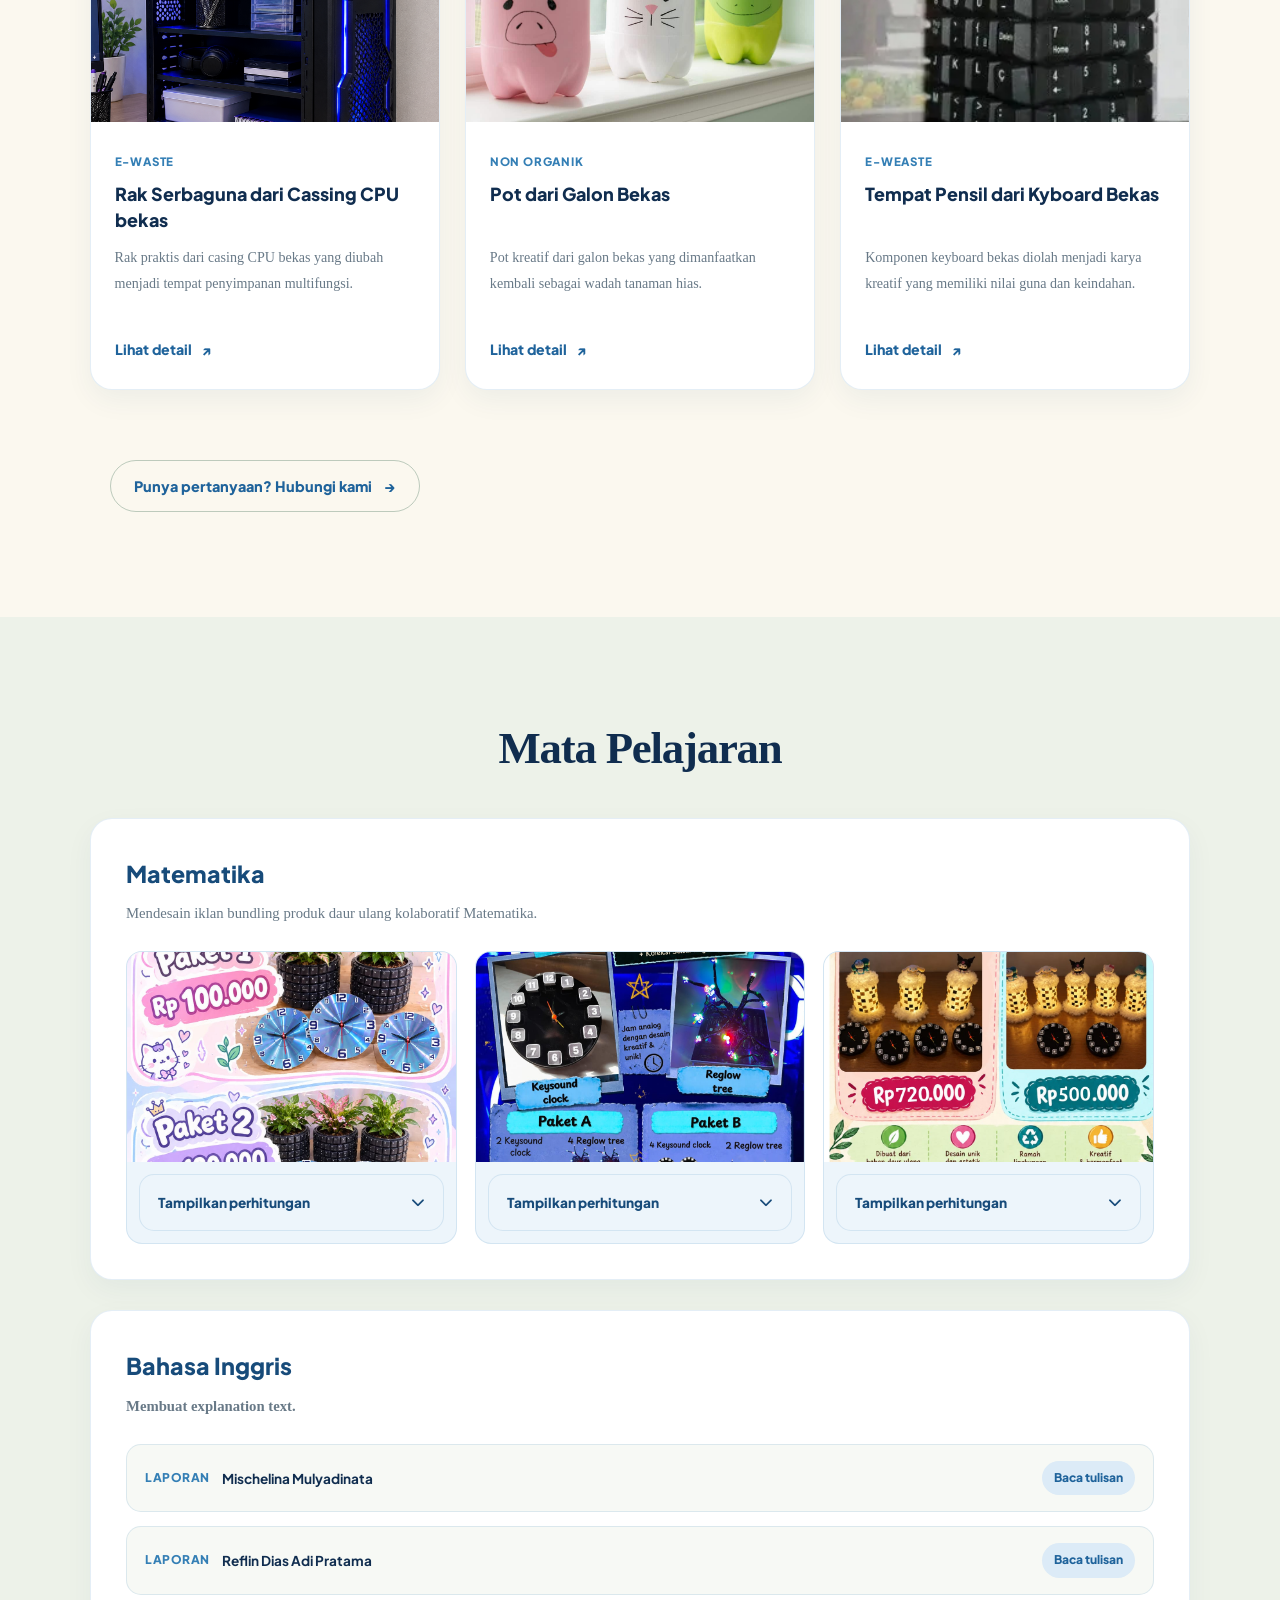
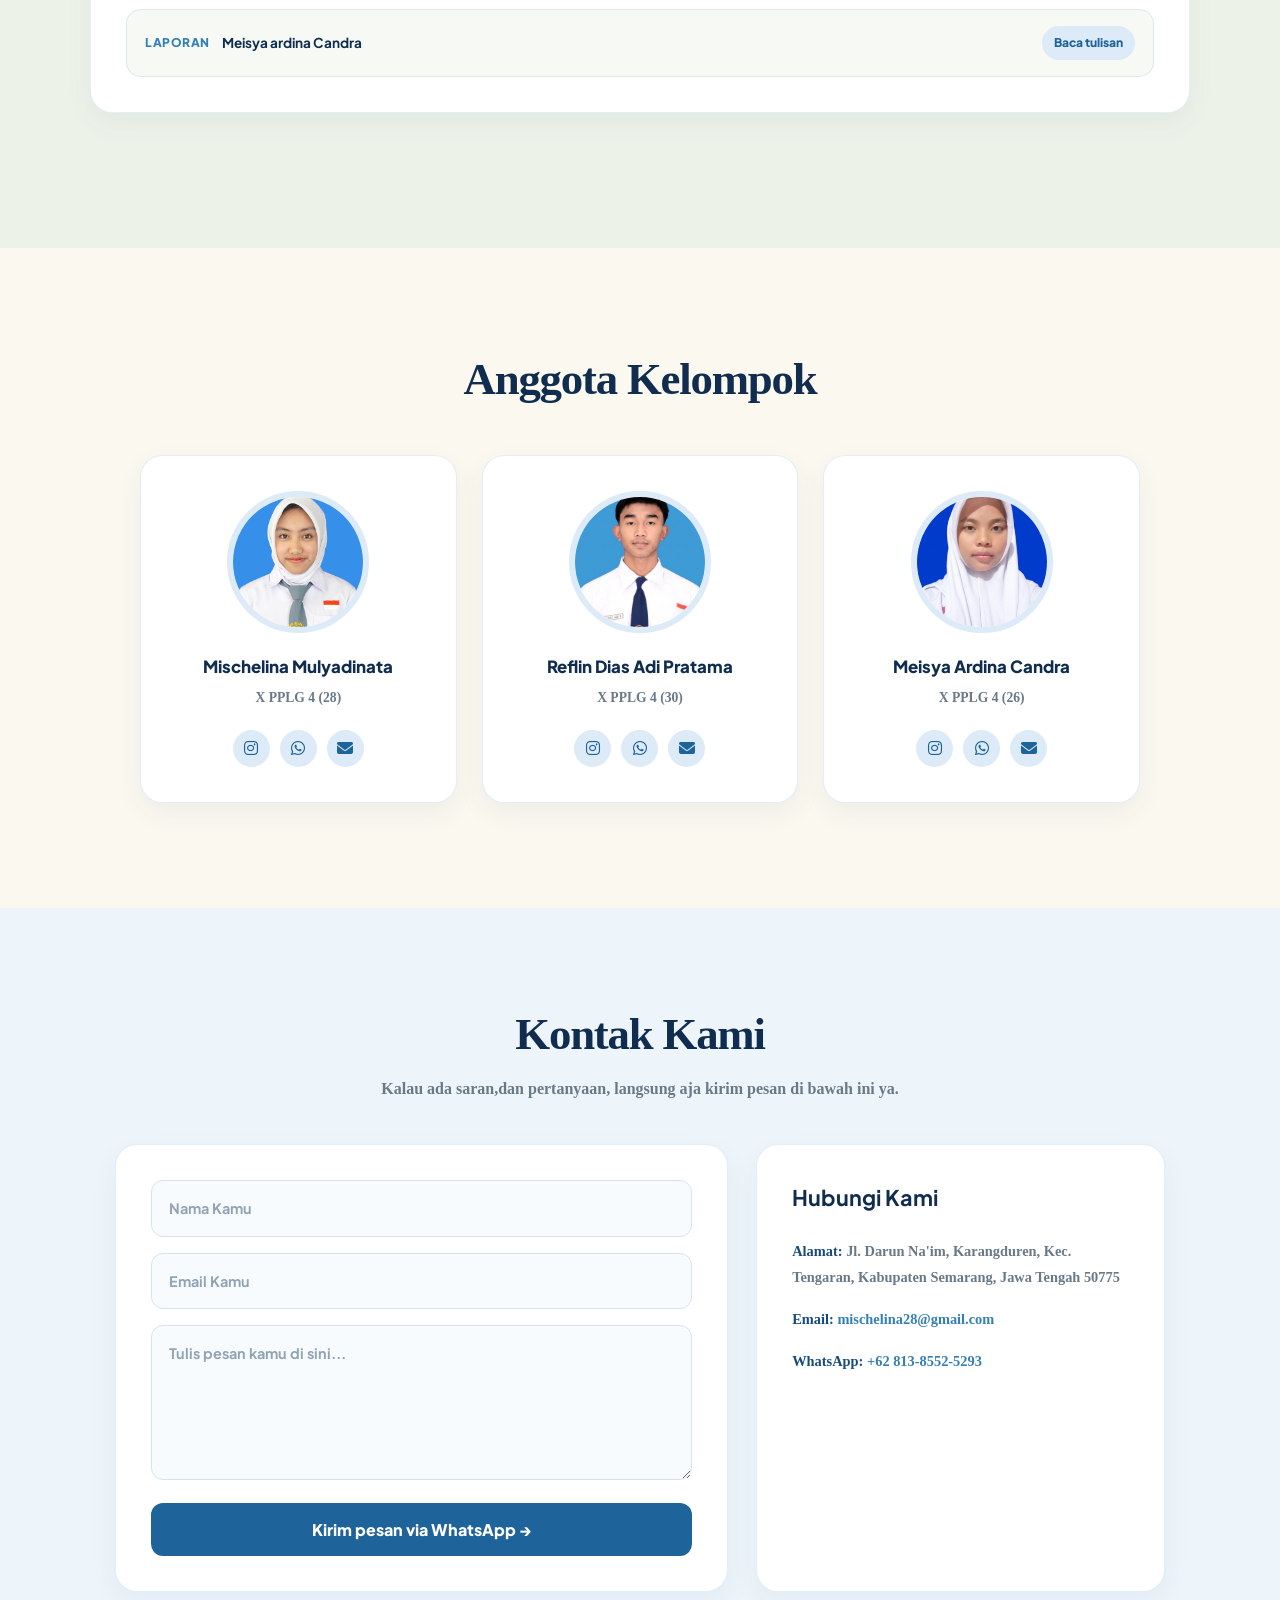
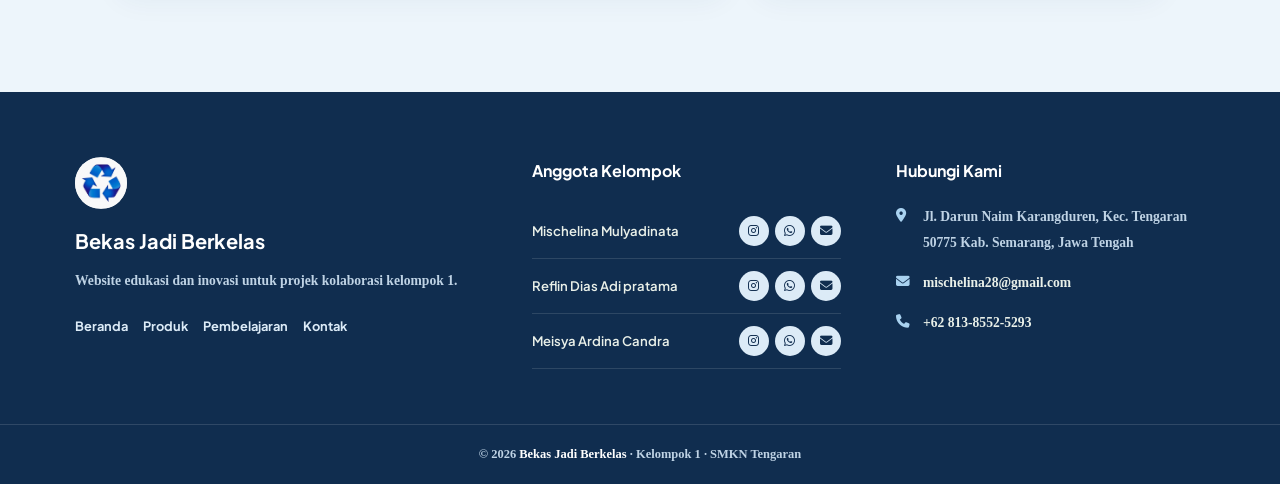
==== commit 69ef61cb: "Refactor file paths for stylesheets and images Updated file paths for stylesheets and images to use " ====
--- a/index.html
+++ b/index.html
@@ -5,16 +5,16 @@
     <meta name="viewport" content="width=device-width,initial-scale=1" />
     <title>Bekas Jadi Berkelas - Kelompok 1</title>
     
-     <link rel="Stylesheet" href="../Latihan proyek Kolaborasi/style.css"/>
+     <link rel="Stylesheet" href="style.css"/>
       <link rel="stylesheet" href="https://cdnjs.cloudflare.com/ajax/libs/font-awesome/6.5.0/css/all.min.css"/>
-       <link rel="stylesheet" href="../Latihan proyek Kolaborasi/style.css" />
-      <link rel="website icon" href="../Latihan proyek Kolaborasi/img kolaborasi/recycle logo.jpg" />
+       <link rel="stylesheet" href="style.css" />
+      <link rel="website icon" href="recycle logo.jpg" />
   </head>
 
   <body>
     <nav class="nav">
       <a class="logo" href="#home" aria-label="Bekas Jadi Berkelas, ke beranda">
-        <img src="../Latihan proyek Kolaborasi/img kolaborasi/recycle logo.jpg" alt="Logo" class="logo-img" />
+        <img src="recycle logo.jpg" alt="Logo" class="logo-img" />
         <span>Bekas jadi berkelas</span>
       </a>
 
@@ -137,9 +137,9 @@
         <div class="card">
           <a
             class="product-image"
-            href="../Latihan proyek Kolaborasi/img kolaborasi/lampu hias.jpg"
+            href="lampu hias.jpg"
             aria-label="Lihat detail produk">
-            <img src="../Latihan proyek Kolaborasi/img kolaborasi/lampu hias.jpg" alt="Lampu Hias" /></a>
+            <img src="lampu hias.jpg" alt="Lampu Hias" /></a>
           <div class="card-content">
             <span class="product-category">Botol Plastik</span>
             <h3>Lampu Hias dari Botol Plastik</h3>
@@ -157,14 +157,14 @@
             class="product-image"
             href="mobil mobilan hijau/index.html"
             aria-label="Lihat detail Mobil Mainan"
-            ><img src="../Latihan proyek Kolaborasi/img kolaborasi/mobil mobilan hijau.jpeg" alt="mobil"/></a>
+            ><img src="mobil mobilan hijau.jpeg" alt="mobil"/></a>
           <div class="card-content">
             <span class="product-category">Botol Plastik</span>
             <h3>Mobil Mobilan</h3>
             <p>
               Botol plastik bekas disulap menjadi mobil-mobilan kreatif yang menarik dan dapat dimanfaatkan sebagai mainan.
             </p>
-            <a class="product-action" href="../Latihan proyek Kolaborasi/mobil.html"
+            <a class="product-action" href="mobil.html"
               >Lihat detail <span aria-hidden="true">&#8599;</span></a
             >
           </div>
@@ -176,7 +176,7 @@
             href="helikopter/index.html"
             aria-label="Lihat detail Helikopter Mainan"
           >
-            <img src="../Latihan proyek Kolaborasi/img kolaborasi/helikopter.jpg" alt="Helikopter mainan"
+            <img src="helikopter.jpg" alt="Helikopter mainan"
           /></a>
           <div class="card-content">
             <span class="product-category">Kardus</span>
@@ -184,7 +184,7 @@
             <p>
              Helikopter mini yang dibuat dari bahan bekas dan diubah menjadi kerajinan kreatif. Selain memiliki bentuk yang unik, produk ini juga menunjukkan bahwa barang yang sudah tidak terpakai dapat dimanfaatkan kembali menjadi karya menarik.
             </p>
-            <a class="product-action" href="../Latihan proyek Kolaborasi/heli.html"
+            <a class="product-action" href="heli.html"
               >Lihat detail <span aria-hidden="true">&#8599;</span></a
             >
           </div>
@@ -196,7 +196,7 @@
             href="rakcpu/index.html"
             aria-label="Lihat detail Rak Serbaguna dari Casing CPU bekas">
             <img
-              src="../Latihan proyek Kolaborasi/img kolaborasi/pc ai.png"
+              src="pc ai.png"
               alt="Rak Serbaguna dari Cassing CPU bekas"/></a>
           <div class="card-content">
             <span class="product-category">E-Waste</span>
@@ -204,7 +204,7 @@
             <p>
              Rak praktis dari casing CPU bekas yang diubah menjadi tempat penyimpanan multifungsi.
             </p>
-            <a class="product-action" href="../Latihan proyek Kolaborasi/cpu.html"
+            <a class="product-action"cpu.html"
               >Lihat detail <span aria-hidden="true">&#8599;</span></a>
           </div>
         </div>
@@ -214,14 +214,14 @@
             class="product-image"
             href="pot/index.html"
             aria-label="Lihat Detail Pot dari Galon Bekas">
-            <img src="../Latihan proyek Kolaborasi/img kolaborasi/pot dari galon bekas.jpg" alt="Pot"/></a>
+            <img src="pot dari galon bekas.jpg" alt="Pot"/></a>
           <div class="card-content">
             <span class="product-category">Non Organik</span>
             <h3>Pot dari Galon Bekas</h3>
             <p>
               Pot kreatif dari galon bekas yang dimanfaatkan kembali sebagai wadah tanaman hias.
             </p>
-            <a class="product-action" href="../Latihan proyek Kolaborasi/pot.html"
+            <a class="product-action" href="pot.html"
               >Lihat detail <span aria-hidden="true">&#8599;</span></a>
           </div>
         </div>
@@ -231,14 +231,14 @@
             class="product-image"
             href="tempat pensil/index.html"
             aria-label="Lihat Detail Tempat Pensil">
-            <img src="../Latihan proyek Kolaborasi/img kolaborasi/tempat pensil dari kyboard.jpeg" alt="Tempat Pensil dari Keyboard Bekas"/></a>
+            <img src="tempat pensil dari kyboard.jpeg" alt="Tempat Pensil dari Keyboard Bekas"/></a>
           <div class="card-content">
             <span class="product-category">E-weaste</span>
             <h3>Tempat Pensil dari Kyboard Bekas</h3>
             <p>
               Komponen keyboard bekas diolah menjadi karya kreatif yang memiliki nilai guna dan keindahan.
             </p>
-            <a class="product-action" href="../Latihan proyek Kolaborasi/pensil.html"
+            <a class="product-action" href="pensil.html"
               >Lihat detail <span aria-hidden="true">&#8599;</span></a>
           </div>
         </div>
@@ -259,7 +259,7 @@
         <div class="math-gallery">
           <div class="math-card">
             <img
-              src="../Latihan proyek Kolaborasi/img kolaborasi/mtk misel.jpeg"
+              src="mtk misel.jpeg"
               alt="Iklan paket bundling dengan variabel pot dari kyboard dan ecoclock"
             />
             <details class="rumus formula-details">
@@ -311,7 +311,7 @@
           </div>
           <div class="math-card">
             <img
-              src="../Latihan proyek Kolaborasi/img kolaborasi/mtk reflin.jpeg"
+              src="mtk reflin.jpeg"
               alt="Iklan paket bundling  Keysound Clock dan Ecoclock "/>
               <details class="rumus formula-details">
               <summary>
@@ -332,19 +332,24 @@
                 <ol class="solution-list">
                   <li> 
                     <strong>Gunakan metode eliminasi</strong> <br>
-                    Kurangkan kedua persamaan untuk memperoleh nilai x: <br>
-                    <strong>2x + 4y = 560.000</strong>. <strong>Dengan 4x + 2y = 730.000 </strong>
-                    diperoleh <strong>x = 150.000</strong>.
+                    untuk memperoleh y: <br>
+                    <strong>2x + 4y = 560.000 |x4 </strong>. <br>
+                    <strong>4x + 2y = 730.000 |x2</strong> <br>
+                    <strong>8x + 16y = 2.240.000</strong> <br>
+                    <u><strong>8x + 4y = 1.460.000</strong></u> <u>_</u> <br>
+                    <strong>12y = 780.000</strong> <br>
+                    <strong>y = 780.000 : 12
+                    <strong>y = 65.000</strong> <br>
                   </li>
                   <li>
                     <strong>Lalu gunakan substitusi : </strong> <br>
-                    masukan nilai x ke persamaan 1: <br>
-                    <strong>2x + 4y = 560.000</strong> <br>
-                    <strong>2(150.000) + 4y = 560.000</strong> <br>
-                    <strong>300.000 + 4y = 560.000</strong> <br>
-                    <strong>4y = 560.000 - 300.000</strong> <br>
-                    <strong>y = 260.000 : 4</strong> <br>
-                    <strong>y = 65.000</strong> <br>
+                    masukan nilai y ke persamaan 1: <br>
+                    <strong>4x + 2y = 730.000</strong> <br>
+                    <strong>4x + 2(65.000) = 730.000</strong> <br>
+                    <strong>4x + 130.000 = 730.000</strong> <br>
+                    <strong>4x = 730.000 - 130.000</strong> <br>
+                    <strong>4x = 600.000</strong> <br>
+                    <strong>x =150.000</strong> <br>
                   </li>
                 </ol>
                 <p class="formula-result">
@@ -357,7 +362,7 @@
           </div>
           <div class="math-card">
             <img
-              src="../Latihan proyek Kolaborasi/img kolaborasi/mtk mesa.jpeg"
+              src="mtk mesa.jpeg"
               alt="Iklan paket bundling keylight dan reglow tree"/>
               <details class="rumus formula-details">
               <summary>
@@ -492,7 +497,7 @@
       <div class="team-container">
         <div class="member">
           <img
-            src="../Latihan proyek Kolaborasi/img kolaborasi/foto misel.jpeg"
+            src="foto misel.jpeg"
             alt="nama, anggota kelompok"
           />
           <h3>Mischelina Mulyadinata</h3>
@@ -522,7 +527,7 @@
 
         <div class="member">
           <img
-            src="../Latihan proyek Kolaborasi/img kolaborasi/foto rfelin.jpeg"
+            src="foto rfelin.jpeg"
             alt="Reflin Dias Adi Pratama, anggota kelompok"
           />
           <h3>Reflin Dias Adi Pratama</h3>
@@ -550,7 +555,7 @@
 
         <div class="member">
           <img
-            src="../Latihan proyek Kolaborasi/img kolaborasi/foto meisya.jpeg"
+            src="foto meisya.jpeg"
             alt="nama, anggota kelompok"
           />
           <h3>Meisya Ardina Candra</h3>
@@ -654,7 +659,7 @@
     <footer class="footer">
       <div class="footer-container">
         <div class="footer-brand">
-          <img src="../Latihan proyek Kolaborasi/img kolaborasi/logo.jpg" alt="Logo" class="footer-logo" />
+          <img src="recycle logo.jpg" alt="Logo" class="footer-logo" />
           <h3>Bekas Jadi Berkelas</h3>
           <p>
             Website edukasi dan inovasi untuk projek kolaborasi kelompok 1.
--- a/style.css
+++ b/style.css
@@ -0,0 +1,1341 @@
+@import url('https://fonts.googleapis.com/css2?family=Plus+Jakarta+Sans:wght@400;500;600;700;800&display=swap');
+
+h1 {
+  font-family: 'Poppins';
+  font-weight: 800;
+  font-size: 32px;
+ }
+
+h2 {
+  font-family: 'Poppins';
+  font-weight: 600;
+  font-size: 22px;
+}
+
+ p {
+  font-family: 'Inter';
+  font-size: 16px;
+}
+
+:root {
+  --green-950: #102d4f;
+  --green-900: #174b7a;
+  --green-800: #1f639b;
+  --green-700: #347fb5;
+  --green-600: #5b9dcc;
+  --green-100: #dcebf7;
+  --green-50: #edf5fb;
+  --cream: #fbf8ef;
+  --cream-dark: #f1eadb;
+  --brown: #8a6848;
+  --brown-dark: #604a36;
+  --ink: #263746;
+  --muted: #687987;
+  --white: #ffffff;
+  --shadow: 0 16px 45px rgba(24, 65, 105, .10);
+  --radius: 22px;
+}
+
+* {
+  box-sizing: border-box;
+  margin: 0;
+  padding: 0;
+}
+
+html {
+  scroll-behavior: smooth;
+  scroll-padding-top: 90px;
+}
+
+body {
+  font-family: 'Plus Jakarta Sans', sans-serif;
+  color: var(--ink);
+  background: var(--cream);
+  line-height: 1.7;
+  overflow-x: hidden;
+}
+
+img {
+  display: block;
+  max-width: 100%;
+}
+
+a {
+  color: inherit;
+  text-decoration: none;
+}
+
+button,
+input,
+textarea {
+  font: inherit;
+}
+
+button,
+a {
+  -webkit-tap-highlight-color: transparent;
+}
+
+::selection {
+  color: var(--white);
+  background: var(--green-700);
+}
+
+.nav {
+  position: fixed;
+  top: 0;
+  z-index: 1000;
+  width: 100%;
+  min-height: 78px;
+  padding: 12px clamp(20px, 7vw, 110px);
+  display: flex;
+  align-items: center;
+  justify-content: space-between;
+  gap: 28px;
+  background: rgba(251, 248, 239, .94);
+  border-bottom: 1px solid rgba(31, 99, 155, .10);
+  backdrop-filter: blur(16px);
+}
+
+
+.logo {
+  display: inline-flex;
+  align-items: center;
+  gap: 11px;
+  color: var(--green-950);
+  font-size: 1.25rem;
+  font-weight: 800;
+  letter-spacing: -.7px;
+  white-space: nowrap;
+}
+
+.logo-img {
+  width: 43px;
+  height: 43px;
+  object-fit: contain;
+  border-radius: 50%;
+}
+
+.nav-links {
+  display: flex;
+  align-items: center;
+  gap: clamp(18px, 2.5vw, 36px);
+}
+
+.nav-links a,
+.nav-dropdown a {
+  position: relative;
+  color: #53645a;
+  font-size: .88rem;
+  font-weight: 700;
+  transition: color .25s ease;
+}
+
+.nav-links a::after {
+  content: '';
+  position: absolute;
+  left: 0;
+  bottom: -8px;
+  width: 0;
+  height: 2px;
+  border-radius: 5px;
+  background: var(--green-700);
+  transition: width .25s ease;
+}
+
+.nav-links a:hover {
+  color: var(--green-800);
+}
+
+.nav-links a:hover::after {
+  width: 100%;
+}
+
+.hamburger {
+  display: none;
+  width: 44px;
+  height: 44px;
+  padding: 10px;
+  border: 0;
+  border-radius: 12px;
+  background: var(--green-100);
+  cursor: pointer;
+}
+
+.hamburger span {
+  display: block;
+  width: 22px;
+  height: 2px;
+  margin: 5px auto;
+  border-radius: 5px;
+  background: var(--green-900);
+}
+
+.nav-dropdown {
+  display: none;
+}
+
+/* HERO */
+.hero {
+  position: relative;
+  min-height: 650px;
+  display: flex;
+  align-items: center;
+  isolation: isolate;
+  overflow: hidden;
+  background:
+    radial-gradient(circle at 80% 20%, rgba(207, 228, 246, .78), transparent 28%),
+    radial-gradient(circle at 92% 85%, rgba(91, 157, 204, .16), transparent 25%),
+    linear-gradient(115deg, #e4eff9 0%, #f2f7fc 54%, #dceaf7 100%);
+}
+
+.hero {
+  min-height: 490px;
+  display: flex;
+  align-items: center;
+  padding: 64px 5.5%;
+  background: 
+    linear-gradient(90deg, rgba(255,250,246,.97) 0%, rgba(255,250,246,.88) 37%, rgba(255,250,246,.18) 68%, rgba(255,250,246,.04)100%),
+    url("../Latihan proyek Kolaborasi/img kolaborasi/background.png");
+    background-size: cover;
+    background-position: center;
+    background-repeat: no-repeat;
+}
+
+.hero::before,
+.hero::after {
+  content: '';
+  position: absolute;
+  z-index: -1;
+  border: 1px solid rgba(52, 127, 181, .17);
+  border-radius: 50%;
+}
+
+.hero::before {
+  width: 460px;
+  height: 460px;
+  right: -90px;
+  top: 65px;
+}
+
+.hero::after {
+  width: 330px;
+  height: 330px;
+  right: -25px;
+  top: 130px;
+}
+
+.hero-overlay {
+  width: 100%;
+  padding: 100px clamp(24px, 10vw, 150px);
+  background: linear-gradient(90deg, rgba(251, 248, 239, .82), rgba(251, 248, 239, .18));
+}
+
+.hero-text {
+  max-width: 760px;
+}
+
+.hero-badge,
+.masalah-kicker {
+  display: inline-flex;
+  align-items: center;
+  gap: 9px;
+  padding: 8px 15px;
+  border: 1px solid rgba(52, 127, 181, .20);
+  border-radius: 50px;
+  color: var(--green-800);
+  background: rgba(255, 255, 255, .65);
+  font-size: .78rem;
+  font-weight: 800;
+  letter-spacing: .7px;
+  text-transform: uppercase;
+}
+
+.hero-badge span {
+  font-size: 1.1rem;
+}
+
+.hero h1 {
+  margin: 25px 0 20px;
+  color: var(--green-950);
+  font-size: clamp(2.8rem, 6vw, 5.2rem);
+  line-height: 1.08;
+  letter-spacing: -3px;
+  font-weight: 800;
+}
+
+.hero h1 span {
+  color: var(--green-700);
+}
+
+.hero-text > p {
+  max-width: 650px;
+  color: #5f6d62;
+  font-size: 1.02rem;
+  line-height: 1.9;
+}
+
+.hero-actions {
+  display: flex;
+  flex-wrap: wrap;
+  gap: 14px;
+  margin-top: 32px;
+}
+
+.button {
+  min-height: 50px;
+  display: inline-flex;
+  align-items: center;
+  justify-content: center;
+  gap: 12px;
+  padding: 13px 23px;
+  border: 1px solid transparent;
+  border-radius: 50px;
+  font-size: .9rem;
+  font-weight: 800;
+  transition: transform .25s ease, box-shadow .25s ease, background .25s ease;
+}
+
+.button:hover {
+  transform: translateY(-3px);
+}
+
+.button-primary {
+  color: var(--white);
+  background: var(--green-800);
+  box-shadow: 0 10px 25px rgba(23, 75, 122, .20);
+}
+
+.button-primary:hover {
+  background: var(--green-950);
+  box-shadow: 0 14px 30px rgba(23, 75, 122, .25);
+}
+
+.button-quiet {
+  color: var(--green-900);
+  border-color: rgba(31, 99, 155, .25);
+  background: rgba(255, 255, 255, .55);
+}
+
+.button-quiet:hover,
+.button-outline:hover {
+  background: var(--green-100);
+}
+
+/* GENERAL SECTIONS */
+section {
+  scroll-margin-top: 85px;
+}
+
+.main {
+  position: relative;
+  max-width: 1160px;
+  margin: 0 auto;
+  padding: 105px 35px;
+}
+
+.content-left {
+  max-width: 850px;
+  margin: 0 auto;
+  padding: 48px 52px;
+  border: 1px solid rgba(52, 127, 181, .13);
+  border-radius: var(--radius);
+  background: var(--white);
+  box-shadow: var(--shadow);
+}
+
+.content-left::before {
+  content: Pengrtian;
+  display: inline-block;
+  margin-bottom: 15px;
+  color: var(--green-700);
+  font-size: .72rem;
+  font-weight: 800;
+  letter-spacing: 1.5px;
+}
+
+.content-left h2,
+.masalah-header h2,
+.produk-header h2,
+.section-title,
+.team > h2,
+.contact > h2 {
+  color: var(--green-950);
+  font-size: clamp(2rem, 4vw, 2.8rem);
+  line-height: 1.2;
+  letter-spacing: -1.2px;
+  font-weight: 800;
+}
+
+.content-left p {
+  margin-top: 18px;
+  color: var(--muted);
+  font-size: 1rem;
+  line-height: 1.95;
+}
+
+/* SOLUTION */
+#masalah {
+  padding: 85px clamp(22px, 7vw, 100px) 105px;
+  background: var(--green-50);
+}
+
+.masalah {
+  max-width: 1160px;
+  margin: 0 auto;
+}
+
+.masalah-header {
+  max-width: 720px;
+  margin: 0 auto 42px;
+  text-align: center;
+}
+
+.masalah-header h2 {
+  margin: 17px 0 14px;
+}
+
+.masalah-header > p {
+  color: var(--muted);
+}
+
+.solusi-grid {
+  display: grid;
+  grid-template-columns: repeat(4, 1fr);
+  gap: 20px;
+  margin-top: 25px;
+}
+
+.solusi-card {
+  min-height: 245px;
+  padding: 16px 20px;
+  border: 1px solid rgba(52, 127, 181, .12);
+  border-radius: 25px;
+  background: var(--white);
+  box-shadow: 0 8px 25px rgba(24, 65, 105, .05);
+  transition: transform .25s ease, box-shadow .25s ease;
+}
+
+.solusi-card:hover {
+  transform: translateY(-7px);
+  box-shadow: var(--shadow);
+}
+
+.solusi-icon {
+  width: 52px;
+  height: 52px;
+  display: grid;
+  place-items: center;
+  margin-bottom: 25px;
+  border-radius: 20px;
+  color: var(--green-800);
+  background: var(--green-100);
+  font-size: 1.3rem;
+}
+
+.solusi-card h3 {
+  margin-bottom: 25px;
+  color: var(--green-950);
+  font-size: 1.05rem;
+  font-weight: 800;
+}
+
+.solusi-card p {
+  color: var(--muted);
+  font-size: .88rem;
+  line-height: 1.8;
+}
+
+/* PRODUCTS */
+.produk {
+  padding: 105px clamp(22px, 7vw, 100px);
+  background: var(--cream);
+}
+
+.produk-header {
+  max-width: 720px;
+  margin: 0 auto 45px;
+  text-align: center;
+}
+
+.produk-header h2 {
+  margin-bottom: 14px;
+}
+
+.section-intro {
+  color: var(--muted);
+  line-height: 1.9;
+}
+
+.product-grid {
+  max-width: 1160px;
+  display: grid;
+  grid-template-columns: repeat(3, minmax(0, 1fr));
+  gap: 25px;
+  margin: 0 auto;
+}
+
+.card {
+  overflow: hidden;
+  border: 1px solid rgba(52, 127, 181, .13);
+  border-radius: 22px;
+  background: var(--white);
+  box-shadow: 0 10px 28px rgba(24, 65, 105, .06);
+  transition: transform .3s ease, box-shadow .3s ease;
+}
+
+.card:hover {
+  transform: translateY(-8px);
+  box-shadow: var(--shadow);
+}
+
+.product-image {
+  height: 225px;
+  display: block;
+  overflow: hidden;
+  background: var(--green-100);
+}
+
+.product-image img {
+  width: 100%;
+  height: 100%;
+  object-fit: cover;
+  transition: transform .5s ease;
+}
+
+.card:hover .product-image img {
+  transform: scale(1.06);
+}
+
+.card-content {
+  padding: 24px 24px 26px;
+}
+
+.product-category {
+  display: inline-block;
+  margin-bottom: 10px;
+  color: var(--green-700);
+  font-size: .72rem;
+  font-weight: 800;
+  letter-spacing: .8px;
+  text-transform: uppercase;
+}
+
+.card-content h3 {
+  min-height: 54px;
+  margin-bottom: 10px;
+  color: var(--green-950);
+  font-size: 1.12rem;
+  line-height: 1.45;
+  font-weight: 800;
+}
+
+.card-content p {
+  min-height: 75px;
+  color: var(--muted);
+  font-size: .88rem;
+  line-height: 1.8;
+}
+
+.product-action {
+  display: inline-flex;
+  align-items: center;
+  gap: 9px;
+  margin-top: 18px;
+  color: var(--green-800);
+  font-size: .88rem;
+  font-weight: 800;
+}
+
+.product-action span {
+  transition: transform .2s ease;
+}
+
+.product-action:hover span {
+  transform: translate(3px, -3px);
+}
+
+.button-outline {
+  color: var(--green-800);
+  border-color: rgba(45, 96, 72, .3);
+  background: transparent;
+}
+
+.product-contact {
+  display: flex;
+  width: fit-content;
+  margin: 45px auto 0;
+}
+
+/* SUBJECTS */
+#mapel {
+  padding: 105px clamp(22px, 7vw, 100px);
+  background: #edf2e9;
+}
+
+.section-title {
+  margin-bottom: 42px;
+  text-align: center;
+}
+
+.mapel-block {
+  max-width: 1100px;
+  margin: 0 auto 30px;
+  padding: 35px;
+  border: 1px solid rgba(52, 127, 181, .13);
+  border-radius: 22px;
+  background: var(--white);
+  box-shadow: 0 10px 28px rgba(24, 65, 105, .05);
+}
+
+.mapel-name {
+  display: inline-block;
+  margin-bottom: 8px;
+  color: var(--green-900);
+  font-size: 1.45rem;
+  font-weight: 800;
+}
+
+.mapel-block > p {
+  margin-bottom: 25px;
+  color: var(--muted);
+  font-size: .92rem;
+}
+
+.article-body h1 {
+    text-align: center;
+    margin-bottom: 25px;
+}
+
+.article-body p {
+    text-align: justify;
+    text-indent: 30px;
+    line-height: 1.8;
+    margin-bottom: 18px;
+}
+
+.math-gallery {
+  display: grid;
+  grid-template-columns: repeat(3, minmax(0, 1fr));
+  gap: 18px;
+}
+
+.math-card {
+  overflow: hidden;
+  border: 1px solid rgba(52, 127, 181, .14);
+  border-radius: 16px;
+  background: var(--green-50);
+}
+
+.math-card > img {
+  width: 100%;
+  height: 210px;
+  object-fit: cover;
+  background: var(--green-100);
+}
+
+.rumus,
+.article-details {
+  border: 1px solid rgba(52, 127, 181, .14);
+  border-radius: 15px;
+  background: var(--green-50);
+}
+
+.formula-details {
+  margin: 12px;
+}
+
+.formula-details summary,
+.article-details summary {
+  display: flex;
+  align-items: center;
+  gap: 12px;
+  padding: 16px 18px;
+  color: var(--green-900);
+  font-size: .85rem;
+  font-weight: 800;
+  cursor: pointer;
+  list-style: none;
+}
+
+.formula-details summary::-webkit-details-marker,
+.article-details summary::-webkit-details-marker {
+  display: none;
+}
+
+.formula-details summary i {
+  margin-left: auto;
+  transition: transform .25s ease;
+}
+
+.formula-details[open] summary i {
+  transform: rotate(180deg);
+}
+
+.formula-content {
+  padding: 0 18px 20px;
+}
+
+.formula-label {
+  margin: 15px 0 8px;
+  color: var(--green-700);
+  font-size: .75rem;
+  font-weight: 800;
+  text-transform: uppercase;
+  letter-spacing: .6px;
+}
+
+.formula-box,
+.equation-list {
+  display: grid;
+  gap: 7px;
+  padding: 12px;
+  border-radius: 10px;
+  background: var(--white);
+  color: var(--ink);
+  font-size: .8rem;
+}
+
+.equation-list code {
+  font-family: 'Plus Jakarta Sans', sans-serif;
+  font-weight: 700;
+}
+
+.solution-list {
+  padding-left: 20px;
+  color: var(--muted);
+  font-size: .8rem;
+}
+
+.solution-list li {
+  margin: 8px 0;
+}
+
+.solution-list strong {
+  color: var(--green-900);
+}
+
+.formula-result {
+  margin-top: 14px;
+  padding: 12px;
+  border-radius: 10px;
+  color: var(--green-950);
+  background: var(--green-100);
+  font-size: .8rem;
+  font-weight: 800;
+}
+
+.article-details {
+  margin-top: 14px;
+  background: #f7f9f5;
+}
+
+.article-details summary {
+  justify-content: space-between;
+  flex-wrap: wrap;
+}
+
+.article-details summary > span:first-child {
+  color: var(--green-700);
+  font-size: .75rem;
+  text-transform: uppercase;
+  letter-spacing: .5px;
+}
+
+.article-details summary strong {
+  margin-right: auto;
+  color: var(--green-950);
+}
+
+.article-toggle {
+  padding: 7px 12px;
+  border-radius: 30px;
+  color: var(--green-800);
+  background: var(--green-100);
+  font-size: .75rem;
+}
+
+.article-body {
+  padding: 0 22px 22px;
+  color: var(--muted);
+  font-size: .9rem;
+  line-height: 1.95;
+}
+
+.article-body p + p {
+  margin-top: 15px;
+}
+
+/* TEAM */
+.team {
+  padding: 105px 25px;
+  background: var(--cream);
+}
+
+.team > h2 {
+  margin-bottom: 48px;
+  text-align: center;
+}
+
+.team-container {
+  max-width: 1000px;
+  display: grid;
+  grid-template-columns: repeat(3, minmax(0, 1fr));
+  gap: 25px;
+  margin: 0 auto;
+}
+
+.member {
+  padding: 35px 25px;
+  border: 1px solid rgba(52, 127, 181, .13);
+  border-radius: 22px;
+  background: var(--white);
+  box-shadow: 0 10px 28px rgba(24, 65, 105, .06);
+  text-align: center;
+  transition: transform .25s ease, box-shadow .25s ease;
+}
+
+.member:hover {
+  transform: translateY(-7px);
+  box-shadow: var(--shadow);
+}
+
+.member > img {
+  width: 142px;
+  height: 142px;
+  margin: 0 auto 20px;
+  border: 6px solid var(--green-100);
+  border-radius: 50%;
+  object-fit: cover;
+  background: var(--cream-dark);
+}
+
+.member h3 {
+  color: var(--green-950);
+  font-size: 1.05rem;
+  font-weight: 800;
+}
+
+.member p {
+  margin-top: 5px;
+  color: var(--muted);
+  font-size: .85rem;
+}
+
+.icons {
+  display: flex;
+  justify-content: center;
+  gap: 10px;
+  margin-top: 20px;
+}
+
+.icons a,
+.social-icons a {
+  width: 37px;
+  height: 37px;
+  display: inline-grid;
+  place-items: center;
+  border-radius: 50%;
+  color: var(--green-800);
+  background: var(--green-100);
+  transition: color .2s ease, background .2s ease, transform .2s ease;
+}
+
+.icons a:hover,
+.social-icons a:hover {
+  color: var(--white);
+  background: var(--green-800);
+  transform: translateY(-3px);
+}
+
+/* CONTACT */
+.contact {
+  padding: 100px clamp(22px, 7vw, 100px);
+  background: var(--green-50);
+}
+
+.contact > h2 {
+  text-align: center;
+}
+
+.contact > p {
+  max-width: 600px;
+  margin: 14px auto 42px;
+  color: var(--muted);
+  text-align: center;
+}
+
+.contact-container {
+  max-width: 1050px;
+  display: grid;
+  grid-template-columns: 1.2fr .8fr;
+  gap: 28px;
+  margin: 0 auto;
+}
+
+.contact-form,
+.contact-info {
+  padding: 35px;
+  border: 1px solid rgba(52, 127, 181, .13);
+  border-radius: 22px;
+  background: var(--white);
+  box-shadow: 0 10px 28px rgba(24, 65, 105, .05);
+}
+
+.form-group {
+  margin-bottom: 16px;
+}
+
+.form-group input,
+.form-group textarea {
+  width: 100%;
+  padding: 15px 17px;
+  border: 1px solid #d6e3ef;
+  border-radius: 12px;
+  outline: none;
+  color: var(--ink);
+  background: #f8fbfe;
+  font-size: .9rem;
+  transition: border .2s ease, box-shadow .2s ease;
+}
+
+.form-group input:focus,
+.form-group textarea:focus {
+  border-color: var(--green-600);
+  box-shadow: 0 0 0 4px rgba(91, 157, 204, .12);
+}
+
+.form-group textarea {
+  min-height: 145px;
+  resize: vertical;
+}
+
+.form-group input::placeholder,
+.form-group textarea::placeholder {
+  color: #91a4b5;
+}
+
+.send-btn {
+  width: 100%;
+  min-height: 52px;
+  padding: 13px 20px;
+  border: 0;
+  border-radius: 12px;
+  color: var(--white);
+  background: var(--green-800);
+  font-weight: 800;
+  cursor: pointer;
+  transition: background .2s ease, transform .2s ease;
+}
+
+.send-btn:hover {
+  transform: translateY(-2px);
+  background: var(--green-950);
+}
+
+.contact-info h3 {
+  margin-bottom: 22px;
+  color: var(--green-950);
+  font-size: 1.35rem;
+}
+
+.contact-info p {
+  margin: 16px 0;
+  color: var(--muted);
+  font-size: .9rem;
+  line-height: 1.8;
+  overflow-wrap: anywhere;
+}
+
+.contact-info strong {
+  color: var(--green-900);
+}
+
+.contact-info a {
+  color: var(--green-700);
+  font-weight: 700;
+}
+
+/* FOOTER */
+.footer {
+  color: #e9f0e9;
+  background: var(--green-950);
+}
+
+.footer-container {
+  max-width: 1200px;
+  display: grid;
+  grid-template-columns: 1.3fr 1fr 1fr;
+  gap: 55px;
+  margin: 0 auto;
+  padding: 65px 35px 55px;
+}
+
+.footer-brand > img {
+  width: 52px;
+  height: 52px;
+  margin-bottom: 15px;
+  object-fit: contain;
+  border-radius: 50%;
+  background: rgba(255, 255, 255, .9);
+}
+
+.footer-brand h3 {
+  margin-bottom: 10px;
+  color: var(--white);
+  font-size: 1.25rem;
+}
+
+.footer-brand p,
+.footer-contact p {
+  color: #bfd3e5;
+  font-size: .85rem;
+  line-height: 1.9;
+}
+
+.footer-nav {
+  display: flex;
+  flex-wrap: wrap;
+  gap: 15px;
+  margin-top: 22px;
+}
+
+.footer-nav a {
+  color: #dcebf7;
+  font-size: .8rem;
+  font-weight: 700;
+}
+
+.footer-nav a:hover,
+.footer-contact a:hover {
+  color: #a9d2f0;
+}
+
+.footer-team h4,
+.footer-contact h4 {
+  margin-bottom: 20px;
+  color: var(--white);
+  font-size: 1rem;
+}
+
+.member-footer {
+  display: flex;
+  align-items: center;
+  justify-content: space-between;
+  gap: 12px;
+  padding: 12px 0;
+  border-bottom: 1px solid rgba(255, 255, 255, .12);
+}
+
+.member-footer h5 {
+  color: #e9f0e9;
+  font-size: .82rem;
+  font-weight: 600;
+}
+
+.social-icons {
+  display: flex;
+  gap: 6px;
+}
+
+.social-icons a {
+  width: 30px;
+  height: 30px;
+  color: var(--green-950);
+  background: #dcebf7;
+  font-size: .78rem;
+}
+
+.footer-contact p {
+  display: flex;
+  align-items: flex-start;
+  gap: 11px;
+  margin: 14px 0;
+}
+
+.footer-contact p i {
+  min-width: 16px;
+  margin-top: 5px;
+  color: #a9d2f0;
+}
+
+.footer-contact a {
+  color: #e9f0e9;
+  overflow-wrap: anywhere;
+}
+
+.footer-bottom {
+  padding: 19px 20px;
+  border-top: 1px solid rgba(255, 255, 255, .13);
+  text-align: center;
+}
+
+.footer-bottom p {
+  color: #bfd3e5;
+  font-size: .78rem;
+}
+
+.footer-bottom strong {
+  color: var(--white);
+}
+
+/* IMAGE PREVIEW */
+.lightbox[hidden] {
+  display: none !important;
+}
+
+.lightbox {
+  position: fixed;
+  inset: 0;
+  z-index: 2000;
+  display: grid;
+  place-items: center;
+  padding: 25px;
+  background: rgba(13, 28, 20, .88);
+}
+
+.lightbox-dialog {
+  position: relative;
+  max-width: min(900px, 95vw);
+  max-height: 90vh;
+}
+
+.lightbox-image {
+  max-width: 100%;
+  max-height: 85vh;
+  border: 5px solid var(--white);
+  border-radius: 12px;
+  object-fit: contain;
+}
+
+.lightbox-close {
+  position: absolute;
+  top: -18px;
+  right: -18px;
+  width: 42px;
+  height: 42px;
+  border: 0;
+  border-radius: 50%;
+  color: var(--green-950);
+  background: var(--white);
+  font-size: 1.7rem;
+  cursor: pointer;
+  box-shadow: 0 5px 20px rgba(0, 0, 0, .2);
+}
+
+.sr-only {
+  position: absolute;
+  width: 1px;
+  height: 1px;
+  padding: 0;
+  margin: -1px;
+  overflow: hidden;
+  clip: rect(0, 0, 0, 0);
+  white-space: nowrap;
+  border: 0;
+}
+
+/* RESPONSIVE */
+@media (max-width: 1000px) {
+  .solusi-grid {
+    grid-template-columns: repeat(2, 1fr);
+  }
+
+  .product-grid {
+    grid-template-columns: repeat(2, minmax(0, 1fr));
+  }
+
+  .footer-container {
+    grid-template-columns: 1fr 1fr;
+  }
+
+  .footer-brand {
+    grid-column: 1 / -1;
+  }
+}
+
+@media (max-width: 760px) {
+  html {
+    scroll-padding-top: 72px;
+  }
+
+  .nav {
+    min-height: 68px;
+    padding: 10px 20px;
+  }
+
+  .logo {
+    font-size: 1.1rem;
+  }
+
+  .logo-img {
+    width: 38px;
+    height: 38px;
+  }
+
+  .nav-links {
+    display: none;
+  }
+
+  .hamburger {
+    display: block;
+  }
+
+  .nav-dropdown {
+    position: absolute;
+    top: calc(100% + 8px);
+    right: 15px;
+    left: 15px;
+    display: none;
+    padding: 12px;
+    border: 1px solid rgba(52, 127, 181, .15);
+    border-radius: 16px;
+    background: var(--cream);
+    box-shadow: var(--shadow);
+  }
+
+  .nav-dropdown.show,
+  .nav-dropdown.active {
+    display: grid;
+  }
+
+  .nav-dropdown a {
+    padding: 12px 14px;
+    border-radius: 10px;
+  }
+
+  .nav-dropdown a:hover {
+    color: var(--green-900);
+    background: var(--green-100);
+  }
+
+  .hero {
+    min-height: 570px;
+  }
+
+  .hero-overlay {
+    padding: 85px 25px;
+  }
+
+  .hero h1 {
+    font-size: clamp(2.5rem, 11vw, 4rem);
+    letter-spacing: -2px;
+  }
+
+  .hero-text > p {
+    font-size: .93rem;
+  }
+
+  .main {
+    padding: 75px 20px;
+  }
+
+  .content-left {
+    padding: 32px 26px;
+  }
+
+  #masalah,
+  .produk,
+  #mapel,
+  .contact {
+    padding: 75px 20px;
+  }
+
+  .math-gallery {
+    grid-template-columns: 1fr;
+  }
+
+  .math-card > img {
+    height: 240px;
+  }
+
+  .team {
+    padding: 75px 20px;
+  }
+
+  .team-container {
+    grid-template-columns: 1fr;
+    max-width: 430px;
+  }
+
+  .contact-container {
+    grid-template-columns: 1fr;
+  }
+
+  .footer-container {
+    grid-template-columns: 1fr;
+    gap: 35px;
+    padding: 50px 25px 40px;
+  }
+
+  .footer-brand {
+    grid-column: auto;
+  }
+}
+
+@media (max-width: 520px) {
+  .hero-actions {
+    align-items: stretch;
+    flex-direction: column;
+    max-width: 260px;
+  }
+
+  .button {
+    width: 100%;
+  }
+
+  .solusi-grid,
+  .product-grid {
+    grid-template-columns: 1fr;
+  }
+
+  .solusi-card {
+    min-height: auto;
+  }
+
+  .produk-header h2,
+  .section-title,
+  .team > h2,
+  .contact > h2,
+  .content-left h2,
+  .masalah-header h2 {
+    font-size: 2rem;
+  }
+
+  .mapel-block {
+    padding: 23px 17px;
+  }
+
+  .article-details summary {
+    align-items: flex-start;
+  }
+
+  .article-details summary strong {
+    width: 100%;
+    order: 2;
+  }
+
+  .article-toggle {
+    margin-left: auto;
+  }
+
+  .contact-form,
+  .contact-info {
+    padding: 25px 20px;
+  }
+
+  .product-image {
+    height: 215px;
+  }
+}
+
+@media (prefers-reduced-motion: reduce) {
+  *,
+  *::before,
+  *::after {
+    scroll-behavior: auto !important;
+    transition-duration: .01ms !important;
+    animation-duration: .01ms !important;
+    animation-iteration-count: 1 !important;
+  }
+}
--- a/style.css
+++ b/style.css
@@ -0,0 +1,1341 @@
+@import url('https://fonts.googleapis.com/css2?family=Plus+Jakarta+Sans:wght@400;500;600;700;800&display=swap');
+
+h1 {
+  font-family: 'Poppins';
+  font-weight: 800;
+  font-size: 32px;
+ }
+
+h2 {
+  font-family: 'Poppins';
+  font-weight: 600;
+  font-size: 22px;
+}
+
+ p {
+  font-family: 'Inter';
+  font-size: 16px;
+}
+
+:root {
+  --green-950: #102d4f;
+  --green-900: #174b7a;
+  --green-800: #1f639b;
+  --green-700: #347fb5;
+  --green-600: #5b9dcc;
+  --green-100: #dcebf7;
+  --green-50: #edf5fb;
+  --cream: #fbf8ef;
+  --cream-dark: #f1eadb;
+  --brown: #8a6848;
+  --brown-dark: #604a36;
+  --ink: #263746;
+  --muted: #687987;
+  --white: #ffffff;
+  --shadow: 0 16px 45px rgba(24, 65, 105, .10);
+  --radius: 22px;
+}
+
+* {
+  box-sizing: border-box;
+  margin: 0;
+  padding: 0;
+}
+
+html {
+  scroll-behavior: smooth;
+  scroll-padding-top: 90px;
+}
+
+body {
+  font-family: 'Plus Jakarta Sans', sans-serif;
+  color: var(--ink);
+  background: var(--cream);
+  line-height: 1.7;
+  overflow-x: hidden;
+}
+
+img {
+  display: block;
+  max-width: 100%;
+}
+
+a {
+  color: inherit;
+  text-decoration: none;
+}
+
+button,
+input,
+textarea {
+  font: inherit;
+}
+
+button,
+a {
+  -webkit-tap-highlight-color: transparent;
+}
+
+::selection {
+  color: var(--white);
+  background: var(--green-700);
+}
+
+.nav {
+  position: fixed;
+  top: 0;
+  z-index: 1000;
+  width: 100%;
+  min-height: 78px;
+  padding: 12px clamp(20px, 7vw, 110px);
+  display: flex;
+  align-items: center;
+  justify-content: space-between;
+  gap: 28px;
+  background: rgba(251, 248, 239, .94);
+  border-bottom: 1px solid rgba(31, 99, 155, .10);
+  backdrop-filter: blur(16px);
+}
+
+
+.logo {
+  display: inline-flex;
+  align-items: center;
+  gap: 11px;
+  color: var(--green-950);
+  font-size: 1.25rem;
+  font-weight: 800;
+  letter-spacing: -.7px;
+  white-space: nowrap;
+}
+
+.logo-img {
+  width: 43px;
+  height: 43px;
+  object-fit: contain;
+  border-radius: 50%;
+}
+
+.nav-links {
+  display: flex;
+  align-items: center;
+  gap: clamp(18px, 2.5vw, 36px);
+}
+
+.nav-links a,
+.nav-dropdown a {
+  position: relative;
+  color: #53645a;
+  font-size: .88rem;
+  font-weight: 700;
+  transition: color .25s ease;
+}
+
+.nav-links a::after {
+  content: '';
+  position: absolute;
+  left: 0;
+  bottom: -8px;
+  width: 0;
+  height: 2px;
+  border-radius: 5px;
+  background: var(--green-700);
+  transition: width .25s ease;
+}
+
+.nav-links a:hover {
+  color: var(--green-800);
+}
+
+.nav-links a:hover::after {
+  width: 100%;
+}
+
+.hamburger {
+  display: none;
+  width: 44px;
+  height: 44px;
+  padding: 10px;
+  border: 0;
+  border-radius: 12px;
+  background: var(--green-100);
+  cursor: pointer;
+}
+
+.hamburger span {
+  display: block;
+  width: 22px;
+  height: 2px;
+  margin: 5px auto;
+  border-radius: 5px;
+  background: var(--green-900);
+}
+
+.nav-dropdown {
+  display: none;
+}
+
+/* HERO */
+.hero {
+  position: relative;
+  min-height: 650px;
+  display: flex;
+  align-items: center;
+  isolation: isolate;
+  overflow: hidden;
+  background:
+    radial-gradient(circle at 80% 20%, rgba(207, 228, 246, .78), transparent 28%),
+    radial-gradient(circle at 92% 85%, rgba(91, 157, 204, .16), transparent 25%),
+    linear-gradient(115deg, #e4eff9 0%, #f2f7fc 54%, #dceaf7 100%);
+}
+
+.hero {
+  min-height: 490px;
+  display: flex;
+  align-items: center;
+  padding: 64px 5.5%;
+  background: 
+    linear-gradient(90deg, rgba(255,250,246,.97) 0%, rgba(255,250,246,.88) 37%, rgba(255,250,246,.18) 68%, rgba(255,250,246,.04)100%),
+    url("../Latihan proyek Kolaborasi/img kolaborasi/background.png");
+    background-size: cover;
+    background-position: center;
+    background-repeat: no-repeat;
+}
+
+.hero::before,
+.hero::after {
+  content: '';
+  position: absolute;
+  z-index: -1;
+  border: 1px solid rgba(52, 127, 181, .17);
+  border-radius: 50%;
+}
+
+.hero::before {
+  width: 460px;
+  height: 460px;
+  right: -90px;
+  top: 65px;
+}
+
+.hero::after {
+  width: 330px;
+  height: 330px;
+  right: -25px;
+  top: 130px;
+}
+
+.hero-overlay {
+  width: 100%;
+  padding: 100px clamp(24px, 10vw, 150px);
+  background: linear-gradient(90deg, rgba(251, 248, 239, .82), rgba(251, 248, 239, .18));
+}
+
+.hero-text {
+  max-width: 760px;
+}
+
+.hero-badge,
+.masalah-kicker {
+  display: inline-flex;
+  align-items: center;
+  gap: 9px;
+  padding: 8px 15px;
+  border: 1px solid rgba(52, 127, 181, .20);
+  border-radius: 50px;
+  color: var(--green-800);
+  background: rgba(255, 255, 255, .65);
+  font-size: .78rem;
+  font-weight: 800;
+  letter-spacing: .7px;
+  text-transform: uppercase;
+}
+
+.hero-badge span {
+  font-size: 1.1rem;
+}
+
+.hero h1 {
+  margin: 25px 0 20px;
+  color: var(--green-950);
+  font-size: clamp(2.8rem, 6vw, 5.2rem);
+  line-height: 1.08;
+  letter-spacing: -3px;
+  font-weight: 800;
+}
+
+.hero h1 span {
+  color: var(--green-700);
+}
+
+.hero-text > p {
+  max-width: 650px;
+  color: #5f6d62;
+  font-size: 1.02rem;
+  line-height: 1.9;
+}
+
+.hero-actions {
+  display: flex;
+  flex-wrap: wrap;
+  gap: 14px;
+  margin-top: 32px;
+}
+
+.button {
+  min-height: 50px;
+  display: inline-flex;
+  align-items: center;
+  justify-content: center;
+  gap: 12px;
+  padding: 13px 23px;
+  border: 1px solid transparent;
+  border-radius: 50px;
+  font-size: .9rem;
+  font-weight: 800;
+  transition: transform .25s ease, box-shadow .25s ease, background .25s ease;
+}
+
+.button:hover {
+  transform: translateY(-3px);
+}
+
+.button-primary {
+  color: var(--white);
+  background: var(--green-800);
+  box-shadow: 0 10px 25px rgba(23, 75, 122, .20);
+}
+
+.button-primary:hover {
+  background: var(--green-950);
+  box-shadow: 0 14px 30px rgba(23, 75, 122, .25);
+}
+
+.button-quiet {
+  color: var(--green-900);
+  border-color: rgba(31, 99, 155, .25);
+  background: rgba(255, 255, 255, .55);
+}
+
+.button-quiet:hover,
+.button-outline:hover {
+  background: var(--green-100);
+}
+
+/* GENERAL SECTIONS */
+section {
+  scroll-margin-top: 85px;
+}
+
+.main {
+  position: relative;
+  max-width: 1160px;
+  margin: 0 auto;
+  padding: 105px 35px;
+}
+
+.content-left {
+  max-width: 850px;
+  margin: 0 auto;
+  padding: 48px 52px;
+  border: 1px solid rgba(52, 127, 181, .13);
+  border-radius: var(--radius);
+  background: var(--white);
+  box-shadow: var(--shadow);
+}
+
+.content-left::before {
+  content: Pengrtian;
+  display: inline-block;
+  margin-bottom: 15px;
+  color: var(--green-700);
+  font-size: .72rem;
+  font-weight: 800;
+  letter-spacing: 1.5px;
+}
+
+.content-left h2,
+.masalah-header h2,
+.produk-header h2,
+.section-title,
+.team > h2,
+.contact > h2 {
+  color: var(--green-950);
+  font-size: clamp(2rem, 4vw, 2.8rem);
+  line-height: 1.2;
+  letter-spacing: -1.2px;
+  font-weight: 800;
+}
+
+.content-left p {
+  margin-top: 18px;
+  color: var(--muted);
+  font-size: 1rem;
+  line-height: 1.95;
+}
+
+/* SOLUTION */
+#masalah {
+  padding: 85px clamp(22px, 7vw, 100px) 105px;
+  background: var(--green-50);
+}
+
+.masalah {
+  max-width: 1160px;
+  margin: 0 auto;
+}
+
+.masalah-header {
+  max-width: 720px;
+  margin: 0 auto 42px;
+  text-align: center;
+}
+
+.masalah-header h2 {
+  margin: 17px 0 14px;
+}
+
+.masalah-header > p {
+  color: var(--muted);
+}
+
+.solusi-grid {
+  display: grid;
+  grid-template-columns: repeat(4, 1fr);
+  gap: 20px;
+  margin-top: 25px;
+}
+
+.solusi-card {
+  min-height: 245px;
+  padding: 16px 20px;
+  border: 1px solid rgba(52, 127, 181, .12);
+  border-radius: 25px;
+  background: var(--white);
+  box-shadow: 0 8px 25px rgba(24, 65, 105, .05);
+  transition: transform .25s ease, box-shadow .25s ease;
+}
+
+.solusi-card:hover {
+  transform: translateY(-7px);
+  box-shadow: var(--shadow);
+}
+
+.solusi-icon {
+  width: 52px;
+  height: 52px;
+  display: grid;
+  place-items: center;
+  margin-bottom: 25px;
+  border-radius: 20px;
+  color: var(--green-800);
+  background: var(--green-100);
+  font-size: 1.3rem;
+}
+
+.solusi-card h3 {
+  margin-bottom: 25px;
+  color: var(--green-950);
+  font-size: 1.05rem;
+  font-weight: 800;
+}
+
+.solusi-card p {
+  color: var(--muted);
+  font-size: .88rem;
+  line-height: 1.8;
+}
+
+/* PRODUCTS */
+.produk {
+  padding: 105px clamp(22px, 7vw, 100px);
+  background: var(--cream);
+}
+
+.produk-header {
+  max-width: 720px;
+  margin: 0 auto 45px;
+  text-align: center;
+}
+
+.produk-header h2 {
+  margin-bottom: 14px;
+}
+
+.section-intro {
+  color: var(--muted);
+  line-height: 1.9;
+}
+
+.product-grid {
+  max-width: 1160px;
+  display: grid;
+  grid-template-columns: repeat(3, minmax(0, 1fr));
+  gap: 25px;
+  margin: 0 auto;
+}
+
+.card {
+  overflow: hidden;
+  border: 1px solid rgba(52, 127, 181, .13);
+  border-radius: 22px;
+  background: var(--white);
+  box-shadow: 0 10px 28px rgba(24, 65, 105, .06);
+  transition: transform .3s ease, box-shadow .3s ease;
+}
+
+.card:hover {
+  transform: translateY(-8px);
+  box-shadow: var(--shadow);
+}
+
+.product-image {
+  height: 225px;
+  display: block;
+  overflow: hidden;
+  background: var(--green-100);
+}
+
+.product-image img {
+  width: 100%;
+  height: 100%;
+  object-fit: cover;
+  transition: transform .5s ease;
+}
+
+.card:hover .product-image img {
+  transform: scale(1.06);
+}
+
+.card-content {
+  padding: 24px 24px 26px;
+}
+
+.product-category {
+  display: inline-block;
+  margin-bottom: 10px;
+  color: var(--green-700);
+  font-size: .72rem;
+  font-weight: 800;
+  letter-spacing: .8px;
+  text-transform: uppercase;
+}
+
+.card-content h3 {
+  min-height: 54px;
+  margin-bottom: 10px;
+  color: var(--green-950);
+  font-size: 1.12rem;
+  line-height: 1.45;
+  font-weight: 800;
+}
+
+.card-content p {
+  min-height: 75px;
+  color: var(--muted);
+  font-size: .88rem;
+  line-height: 1.8;
+}
+
+.product-action {
+  display: inline-flex;
+  align-items: center;
+  gap: 9px;
+  margin-top: 18px;
+  color: var(--green-800);
+  font-size: .88rem;
+  font-weight: 800;
+}
+
+.product-action span {
+  transition: transform .2s ease;
+}
+
+.product-action:hover span {
+  transform: translate(3px, -3px);
+}
+
+.button-outline {
+  color: var(--green-800);
+  border-color: rgba(45, 96, 72, .3);
+  background: transparent;
+}
+
+.product-contact {
+  display: flex;
+  width: fit-content;
+  margin: 45px auto 0;
+}
+
+/* SUBJECTS */
+#mapel {
+  padding: 105px clamp(22px, 7vw, 100px);
+  background: #edf2e9;
+}
+
+.section-title {
+  margin-bottom: 42px;
+  text-align: center;
+}
+
+.mapel-block {
+  max-width: 1100px;
+  margin: 0 auto 30px;
+  padding: 35px;
+  border: 1px solid rgba(52, 127, 181, .13);
+  border-radius: 22px;
+  background: var(--white);
+  box-shadow: 0 10px 28px rgba(24, 65, 105, .05);
+}
+
+.mapel-name {
+  display: inline-block;
+  margin-bottom: 8px;
+  color: var(--green-900);
+  font-size: 1.45rem;
+  font-weight: 800;
+}
+
+.mapel-block > p {
+  margin-bottom: 25px;
+  color: var(--muted);
+  font-size: .92rem;
+}
+
+.article-body h1 {
+    text-align: center;
+    margin-bottom: 25px;
+}
+
+.article-body p {
+    text-align: justify;
+    text-indent: 30px;
+    line-height: 1.8;
+    margin-bottom: 18px;
+}
+
+.math-gallery {
+  display: grid;
+  grid-template-columns: repeat(3, minmax(0, 1fr));
+  gap: 18px;
+}
+
+.math-card {
+  overflow: hidden;
+  border: 1px solid rgba(52, 127, 181, .14);
+  border-radius: 16px;
+  background: var(--green-50);
+}
+
+.math-card > img {
+  width: 100%;
+  height: 210px;
+  object-fit: cover;
+  background: var(--green-100);
+}
+
+.rumus,
+.article-details {
+  border: 1px solid rgba(52, 127, 181, .14);
+  border-radius: 15px;
+  background: var(--green-50);
+}
+
+.formula-details {
+  margin: 12px;
+}
+
+.formula-details summary,
+.article-details summary {
+  display: flex;
+  align-items: center;
+  gap: 12px;
+  padding: 16px 18px;
+  color: var(--green-900);
+  font-size: .85rem;
+  font-weight: 800;
+  cursor: pointer;
+  list-style: none;
+}
+
+.formula-details summary::-webkit-details-marker,
+.article-details summary::-webkit-details-marker {
+  display: none;
+}
+
+.formula-details summary i {
+  margin-left: auto;
+  transition: transform .25s ease;
+}
+
+.formula-details[open] summary i {
+  transform: rotate(180deg);
+}
+
+.formula-content {
+  padding: 0 18px 20px;
+}
+
+.formula-label {
+  margin: 15px 0 8px;
+  color: var(--green-700);
+  font-size: .75rem;
+  font-weight: 800;
+  text-transform: uppercase;
+  letter-spacing: .6px;
+}
+
+.formula-box,
+.equation-list {
+  display: grid;
+  gap: 7px;
+  padding: 12px;
+  border-radius: 10px;
+  background: var(--white);
+  color: var(--ink);
+  font-size: .8rem;
+}
+
+.equation-list code {
+  font-family: 'Plus Jakarta Sans', sans-serif;
+  font-weight: 700;
+}
+
+.solution-list {
+  padding-left: 20px;
+  color: var(--muted);
+  font-size: .8rem;
+}
+
+.solution-list li {
+  margin: 8px 0;
+}
+
+.solution-list strong {
+  color: var(--green-900);
+}
+
+.formula-result {
+  margin-top: 14px;
+  padding: 12px;
+  border-radius: 10px;
+  color: var(--green-950);
+  background: var(--green-100);
+  font-size: .8rem;
+  font-weight: 800;
+}
+
+.article-details {
+  margin-top: 14px;
+  background: #f7f9f5;
+}
+
+.article-details summary {
+  justify-content: space-between;
+  flex-wrap: wrap;
+}
+
+.article-details summary > span:first-child {
+  color: var(--green-700);
+  font-size: .75rem;
+  text-transform: uppercase;
+  letter-spacing: .5px;
+}
+
+.article-details summary strong {
+  margin-right: auto;
+  color: var(--green-950);
+}
+
+.article-toggle {
+  padding: 7px 12px;
+  border-radius: 30px;
+  color: var(--green-800);
+  background: var(--green-100);
+  font-size: .75rem;
+}
+
+.article-body {
+  padding: 0 22px 22px;
+  color: var(--muted);
+  font-size: .9rem;
+  line-height: 1.95;
+}
+
+.article-body p + p {
+  margin-top: 15px;
+}
+
+/* TEAM */
+.team {
+  padding: 105px 25px;
+  background: var(--cream);
+}
+
+.team > h2 {
+  margin-bottom: 48px;
+  text-align: center;
+}
+
+.team-container {
+  max-width: 1000px;
+  display: grid;
+  grid-template-columns: repeat(3, minmax(0, 1fr));
+  gap: 25px;
+  margin: 0 auto;
+}
+
+.member {
+  padding: 35px 25px;
+  border: 1px solid rgba(52, 127, 181, .13);
+  border-radius: 22px;
+  background: var(--white);
+  box-shadow: 0 10px 28px rgba(24, 65, 105, .06);
+  text-align: center;
+  transition: transform .25s ease, box-shadow .25s ease;
+}
+
+.member:hover {
+  transform: translateY(-7px);
+  box-shadow: var(--shadow);
+}
+
+.member > img {
+  width: 142px;
+  height: 142px;
+  margin: 0 auto 20px;
+  border: 6px solid var(--green-100);
+  border-radius: 50%;
+  object-fit: cover;
+  background: var(--cream-dark);
+}
+
+.member h3 {
+  color: var(--green-950);
+  font-size: 1.05rem;
+  font-weight: 800;
+}
+
+.member p {
+  margin-top: 5px;
+  color: var(--muted);
+  font-size: .85rem;
+}
+
+.icons {
+  display: flex;
+  justify-content: center;
+  gap: 10px;
+  margin-top: 20px;
+}
+
+.icons a,
+.social-icons a {
+  width: 37px;
+  height: 37px;
+  display: inline-grid;
+  place-items: center;
+  border-radius: 50%;
+  color: var(--green-800);
+  background: var(--green-100);
+  transition: color .2s ease, background .2s ease, transform .2s ease;
+}
+
+.icons a:hover,
+.social-icons a:hover {
+  color: var(--white);
+  background: var(--green-800);
+  transform: translateY(-3px);
+}
+
+/* CONTACT */
+.contact {
+  padding: 100px clamp(22px, 7vw, 100px);
+  background: var(--green-50);
+}
+
+.contact > h2 {
+  text-align: center;
+}
+
+.contact > p {
+  max-width: 600px;
+  margin: 14px auto 42px;
+  color: var(--muted);
+  text-align: center;
+}
+
+.contact-container {
+  max-width: 1050px;
+  display: grid;
+  grid-template-columns: 1.2fr .8fr;
+  gap: 28px;
+  margin: 0 auto;
+}
+
+.contact-form,
+.contact-info {
+  padding: 35px;
+  border: 1px solid rgba(52, 127, 181, .13);
+  border-radius: 22px;
+  background: var(--white);
+  box-shadow: 0 10px 28px rgba(24, 65, 105, .05);
+}
+
+.form-group {
+  margin-bottom: 16px;
+}
+
+.form-group input,
+.form-group textarea {
+  width: 100%;
+  padding: 15px 17px;
+  border: 1px solid #d6e3ef;
+  border-radius: 12px;
+  outline: none;
+  color: var(--ink);
+  background: #f8fbfe;
+  font-size: .9rem;
+  transition: border .2s ease, box-shadow .2s ease;
+}
+
+.form-group input:focus,
+.form-group textarea:focus {
+  border-color: var(--green-600);
+  box-shadow: 0 0 0 4px rgba(91, 157, 204, .12);
+}
+
+.form-group textarea {
+  min-height: 145px;
+  resize: vertical;
+}
+
+.form-group input::placeholder,
+.form-group textarea::placeholder {
+  color: #91a4b5;
+}
+
+.send-btn {
+  width: 100%;
+  min-height: 52px;
+  padding: 13px 20px;
+  border: 0;
+  border-radius: 12px;
+  color: var(--white);
+  background: var(--green-800);
+  font-weight: 800;
+  cursor: pointer;
+  transition: background .2s ease, transform .2s ease;
+}
+
+.send-btn:hover {
+  transform: translateY(-2px);
+  background: var(--green-950);
+}
+
+.contact-info h3 {
+  margin-bottom: 22px;
+  color: var(--green-950);
+  font-size: 1.35rem;
+}
+
+.contact-info p {
+  margin: 16px 0;
+  color: var(--muted);
+  font-size: .9rem;
+  line-height: 1.8;
+  overflow-wrap: anywhere;
+}
+
+.contact-info strong {
+  color: var(--green-900);
+}
+
+.contact-info a {
+  color: var(--green-700);
+  font-weight: 700;
+}
+
+/* FOOTER */
+.footer {
+  color: #e9f0e9;
+  background: var(--green-950);
+}
+
+.footer-container {
+  max-width: 1200px;
+  display: grid;
+  grid-template-columns: 1.3fr 1fr 1fr;
+  gap: 55px;
+  margin: 0 auto;
+  padding: 65px 35px 55px;
+}
+
+.footer-brand > img {
+  width: 52px;
+  height: 52px;
+  margin-bottom: 15px;
+  object-fit: contain;
+  border-radius: 50%;
+  background: rgba(255, 255, 255, .9);
+}
+
+.footer-brand h3 {
+  margin-bottom: 10px;
+  color: var(--white);
+  font-size: 1.25rem;
+}
+
+.footer-brand p,
+.footer-contact p {
+  color: #bfd3e5;
+  font-size: .85rem;
+  line-height: 1.9;
+}
+
+.footer-nav {
+  display: flex;
+  flex-wrap: wrap;
+  gap: 15px;
+  margin-top: 22px;
+}
+
+.footer-nav a {
+  color: #dcebf7;
+  font-size: .8rem;
+  font-weight: 700;
+}
+
+.footer-nav a:hover,
+.footer-contact a:hover {
+  color: #a9d2f0;
+}
+
+.footer-team h4,
+.footer-contact h4 {
+  margin-bottom: 20px;
+  color: var(--white);
+  font-size: 1rem;
+}
+
+.member-footer {
+  display: flex;
+  align-items: center;
+  justify-content: space-between;
+  gap: 12px;
+  padding: 12px 0;
+  border-bottom: 1px solid rgba(255, 255, 255, .12);
+}
+
+.member-footer h5 {
+  color: #e9f0e9;
+  font-size: .82rem;
+  font-weight: 600;
+}
+
+.social-icons {
+  display: flex;
+  gap: 6px;
+}
+
+.social-icons a {
+  width: 30px;
+  height: 30px;
+  color: var(--green-950);
+  background: #dcebf7;
+  font-size: .78rem;
+}
+
+.footer-contact p {
+  display: flex;
+  align-items: flex-start;
+  gap: 11px;
+  margin: 14px 0;
+}
+
+.footer-contact p i {
+  min-width: 16px;
+  margin-top: 5px;
+  color: #a9d2f0;
+}
+
+.footer-contact a {
+  color: #e9f0e9;
+  overflow-wrap: anywhere;
+}
+
+.footer-bottom {
+  padding: 19px 20px;
+  border-top: 1px solid rgba(255, 255, 255, .13);
+  text-align: center;
+}
+
+.footer-bottom p {
+  color: #bfd3e5;
+  font-size: .78rem;
+}
+
+.footer-bottom strong {
+  color: var(--white);
+}
+
+/* IMAGE PREVIEW */
+.lightbox[hidden] {
+  display: none !important;
+}
+
+.lightbox {
+  position: fixed;
+  inset: 0;
+  z-index: 2000;
+  display: grid;
+  place-items: center;
+  padding: 25px;
+  background: rgba(13, 28, 20, .88);
+}
+
+.lightbox-dialog {
+  position: relative;
+  max-width: min(900px, 95vw);
+  max-height: 90vh;
+}
+
+.lightbox-image {
+  max-width: 100%;
+  max-height: 85vh;
+  border: 5px solid var(--white);
+  border-radius: 12px;
+  object-fit: contain;
+}
+
+.lightbox-close {
+  position: absolute;
+  top: -18px;
+  right: -18px;
+  width: 42px;
+  height: 42px;
+  border: 0;
+  border-radius: 50%;
+  color: var(--green-950);
+  background: var(--white);
+  font-size: 1.7rem;
+  cursor: pointer;
+  box-shadow: 0 5px 20px rgba(0, 0, 0, .2);
+}
+
+.sr-only {
+  position: absolute;
+  width: 1px;
+  height: 1px;
+  padding: 0;
+  margin: -1px;
+  overflow: hidden;
+  clip: rect(0, 0, 0, 0);
+  white-space: nowrap;
+  border: 0;
+}
+
+/* RESPONSIVE */
+@media (max-width: 1000px) {
+  .solusi-grid {
+    grid-template-columns: repeat(2, 1fr);
+  }
+
+  .product-grid {
+    grid-template-columns: repeat(2, minmax(0, 1fr));
+  }
+
+  .footer-container {
+    grid-template-columns: 1fr 1fr;
+  }
+
+  .footer-brand {
+    grid-column: 1 / -1;
+  }
+}
+
+@media (max-width: 760px) {
+  html {
+    scroll-padding-top: 72px;
+  }
+
+  .nav {
+    min-height: 68px;
+    padding: 10px 20px;
+  }
+
+  .logo {
+    font-size: 1.1rem;
+  }
+
+  .logo-img {
+    width: 38px;
+    height: 38px;
+  }
+
+  .nav-links {
+    display: none;
+  }
+
+  .hamburger {
+    display: block;
+  }
+
+  .nav-dropdown {
+    position: absolute;
+    top: calc(100% + 8px);
+    right: 15px;
+    left: 15px;
+    display: none;
+    padding: 12px;
+    border: 1px solid rgba(52, 127, 181, .15);
+    border-radius: 16px;
+    background: var(--cream);
+    box-shadow: var(--shadow);
+  }
+
+  .nav-dropdown.show,
+  .nav-dropdown.active {
+    display: grid;
+  }
+
+  .nav-dropdown a {
+    padding: 12px 14px;
+    border-radius: 10px;
+  }
+
+  .nav-dropdown a:hover {
+    color: var(--green-900);
+    background: var(--green-100);
+  }
+
+  .hero {
+    min-height: 570px;
+  }
+
+  .hero-overlay {
+    padding: 85px 25px;
+  }
+
+  .hero h1 {
+    font-size: clamp(2.5rem, 11vw, 4rem);
+    letter-spacing: -2px;
+  }
+
+  .hero-text > p {
+    font-size: .93rem;
+  }
+
+  .main {
+    padding: 75px 20px;
+  }
+
+  .content-left {
+    padding: 32px 26px;
+  }
+
+  #masalah,
+  .produk,
+  #mapel,
+  .contact {
+    padding: 75px 20px;
+  }
+
+  .math-gallery {
+    grid-template-columns: 1fr;
+  }
+
+  .math-card > img {
+    height: 240px;
+  }
+
+  .team {
+    padding: 75px 20px;
+  }
+
+  .team-container {
+    grid-template-columns: 1fr;
+    max-width: 430px;
+  }
+
+  .contact-container {
+    grid-template-columns: 1fr;
+  }
+
+  .footer-container {
+    grid-template-columns: 1fr;
+    gap: 35px;
+    padding: 50px 25px 40px;
+  }
+
+  .footer-brand {
+    grid-column: auto;
+  }
+}
+
+@media (max-width: 520px) {
+  .hero-actions {
+    align-items: stretch;
+    flex-direction: column;
+    max-width: 260px;
+  }
+
+  .button {
+    width: 100%;
+  }
+
+  .solusi-grid,
+  .product-grid {
+    grid-template-columns: 1fr;
+  }
+
+  .solusi-card {
+    min-height: auto;
+  }
+
+  .produk-header h2,
+  .section-title,
+  .team > h2,
+  .contact > h2,
+  .content-left h2,
+  .masalah-header h2 {
+    font-size: 2rem;
+  }
+
+  .mapel-block {
+    padding: 23px 17px;
+  }
+
+  .article-details summary {
+    align-items: flex-start;
+  }
+
+  .article-details summary strong {
+    width: 100%;
+    order: 2;
+  }
+
+  .article-toggle {
+    margin-left: auto;
+  }
+
+  .contact-form,
+  .contact-info {
+    padding: 25px 20px;
+  }
+
+  .product-image {
+    height: 215px;
+  }
+}
+
+@media (prefers-reduced-motion: reduce) {
+  *,
+  *::before,
+  *::after {
+    scroll-behavior: auto !important;
+    transition-duration: .01ms !important;
+    animation-duration: .01ms !important;
+    animation-iteration-count: 1 !important;
+  }
+}
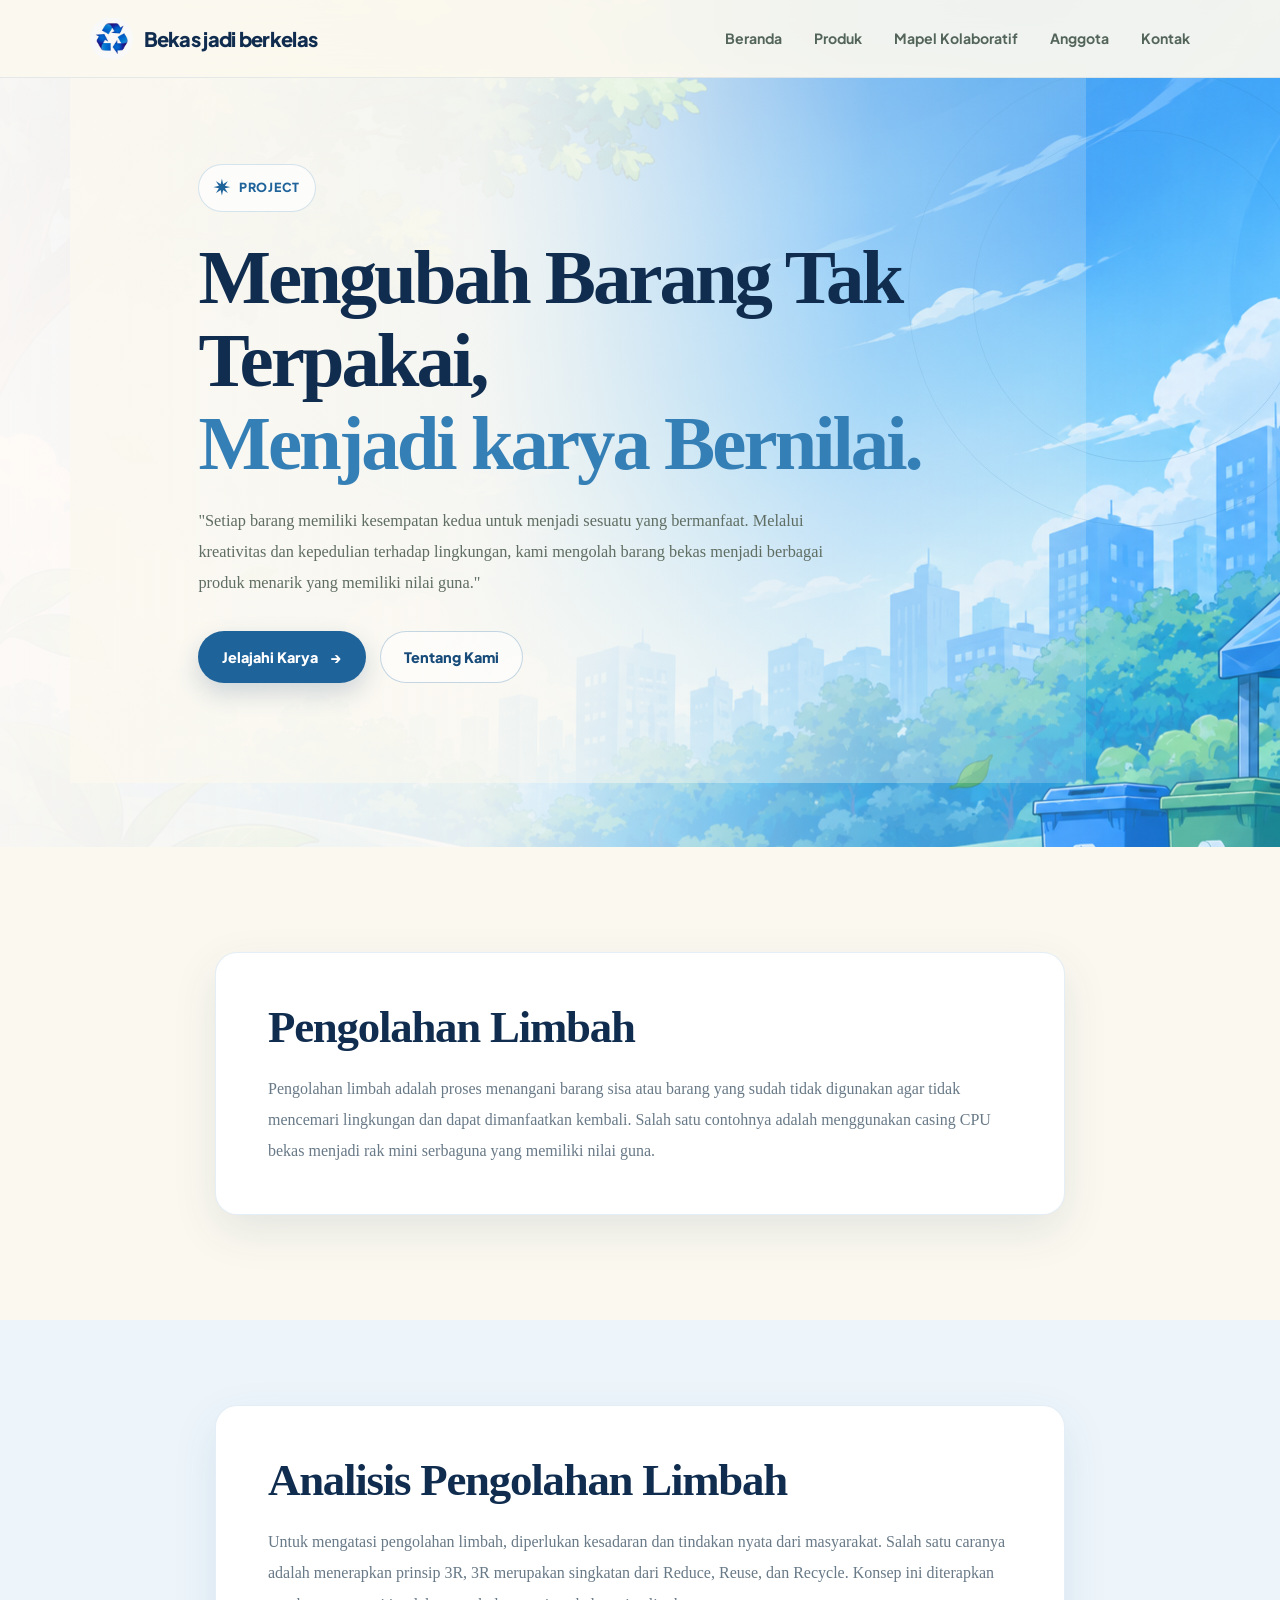
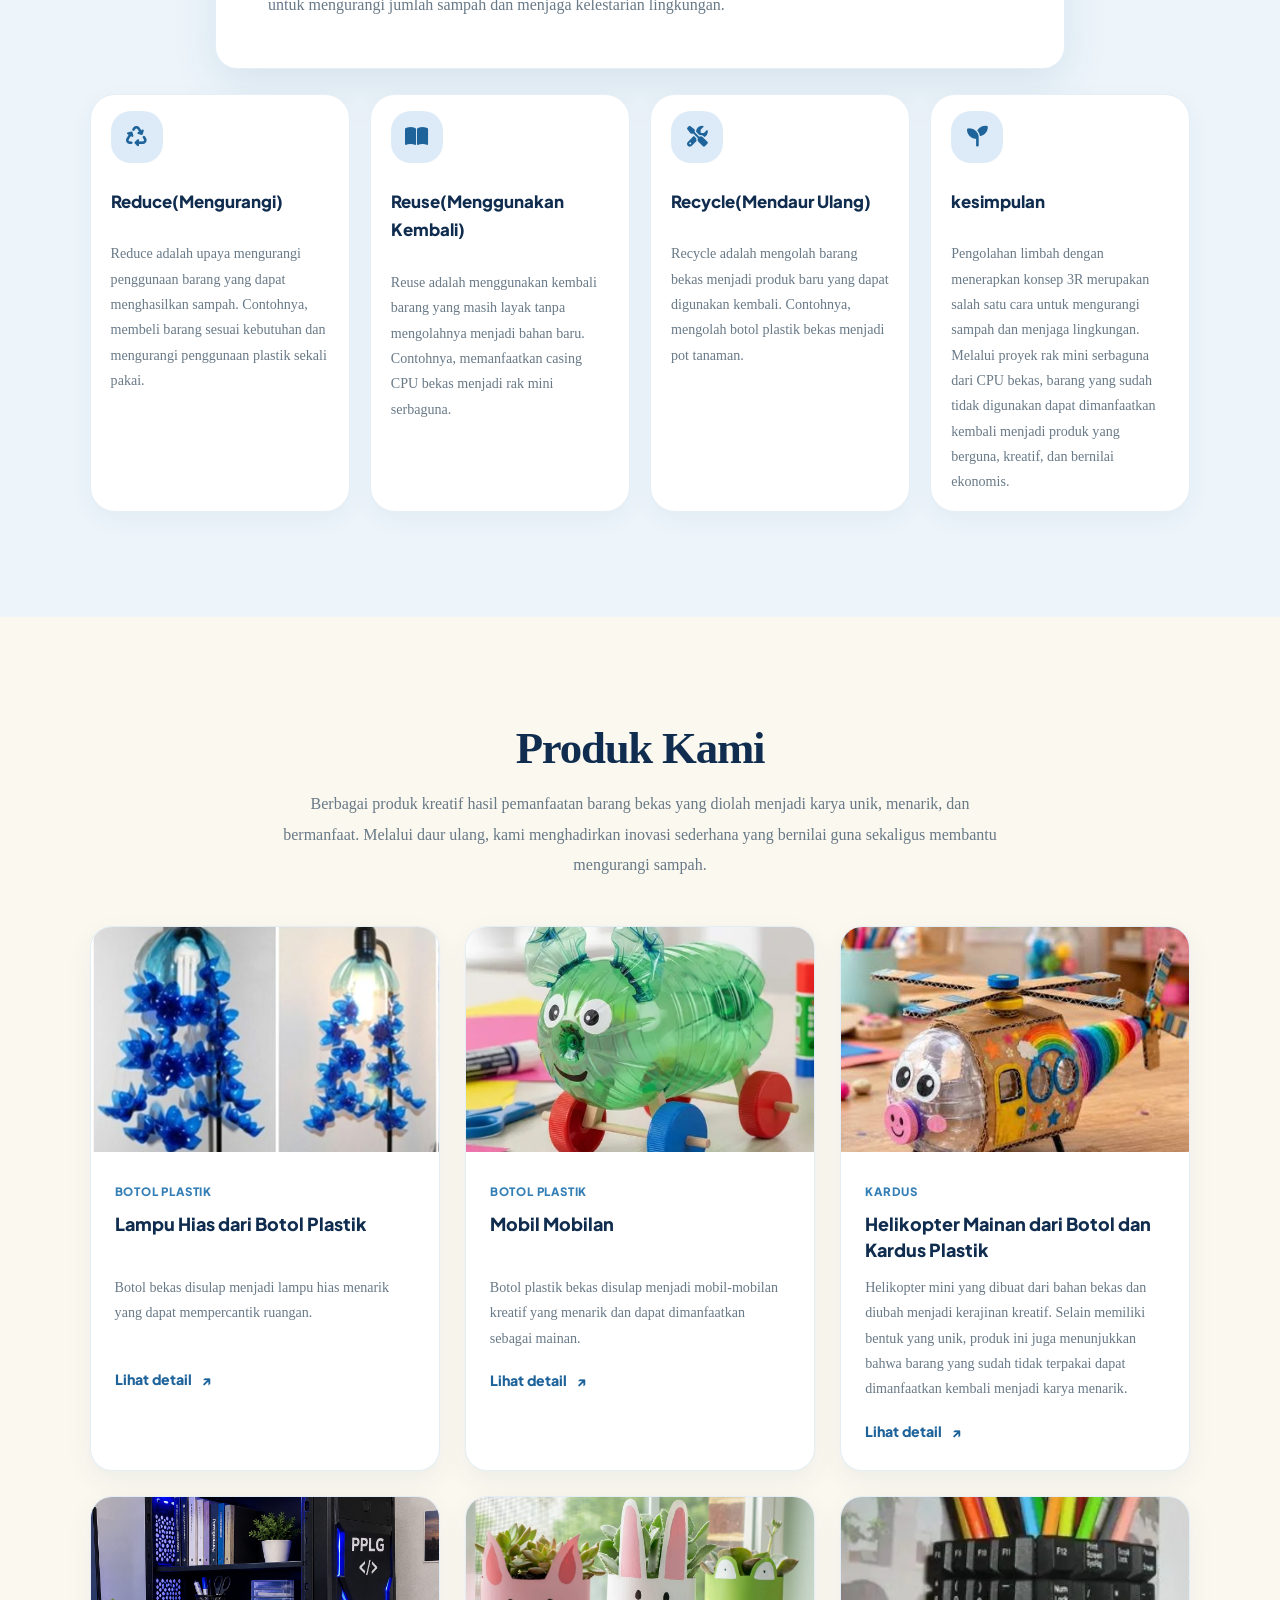
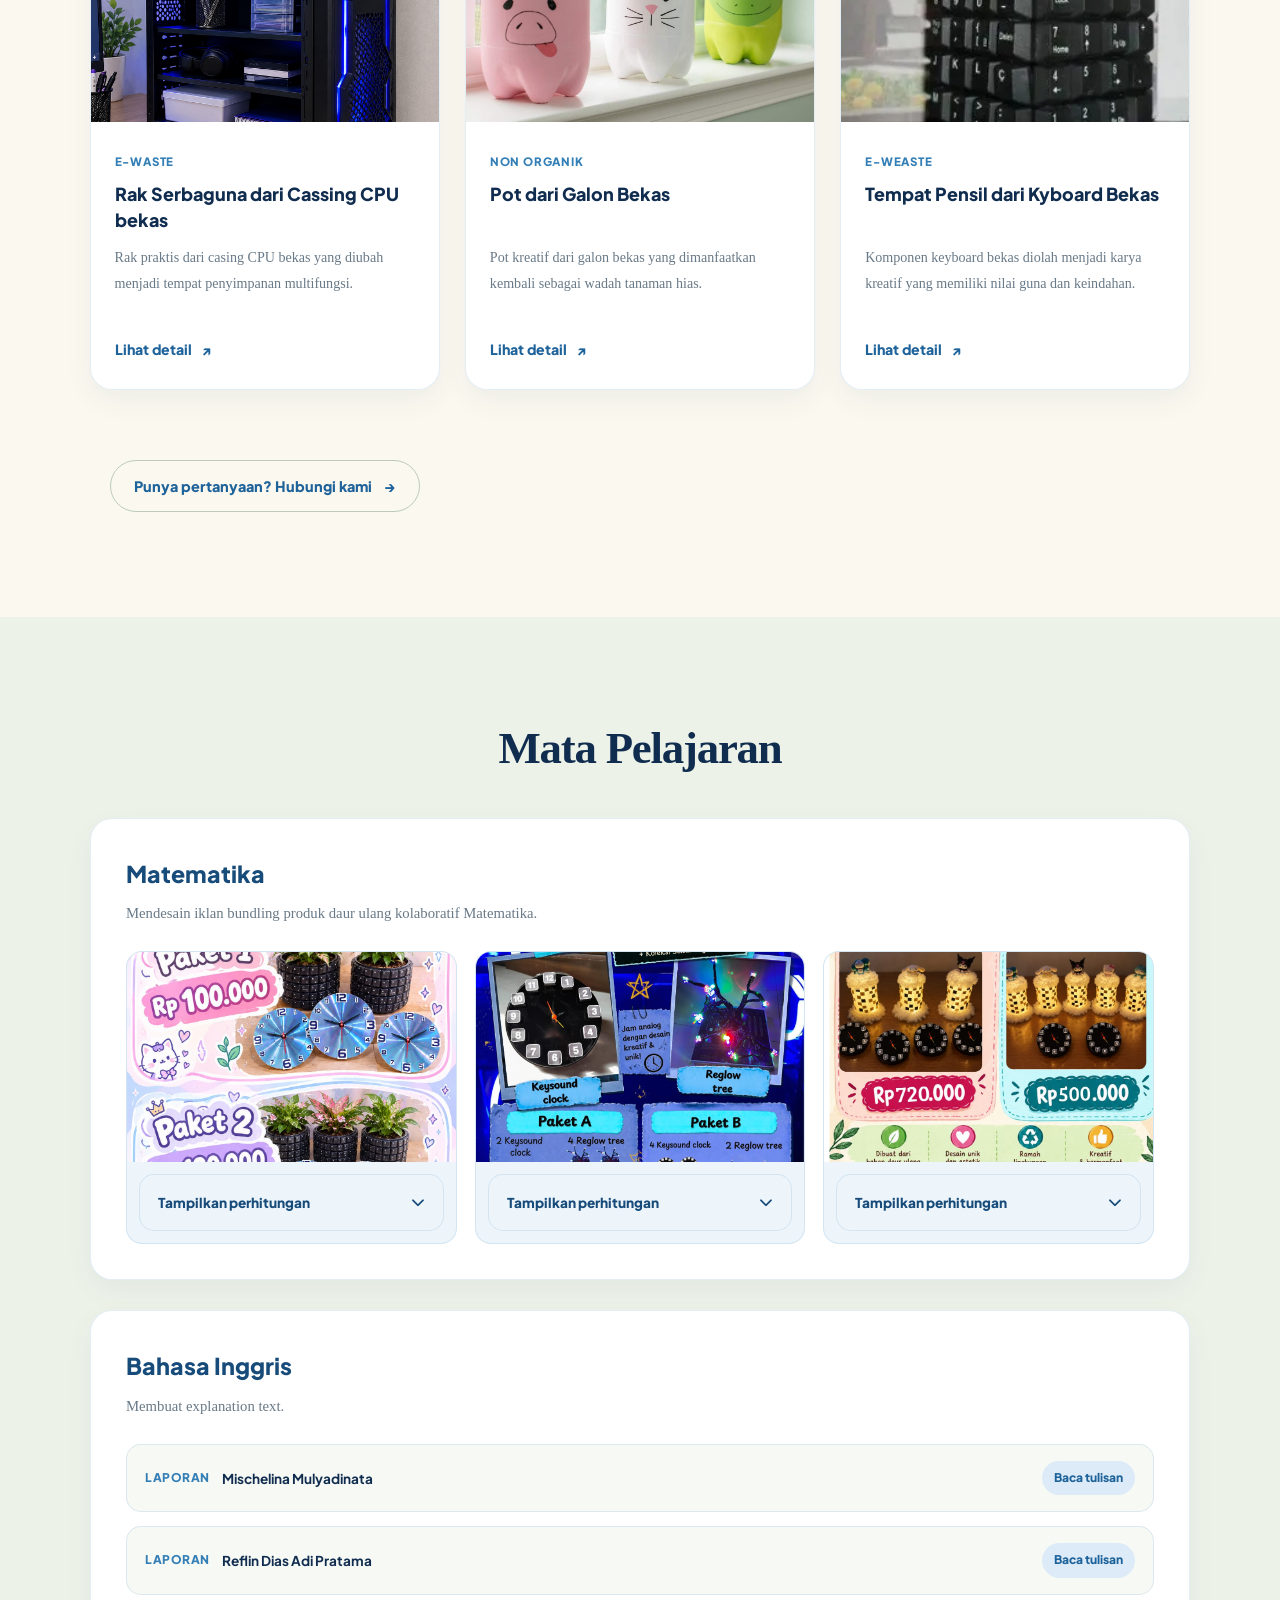
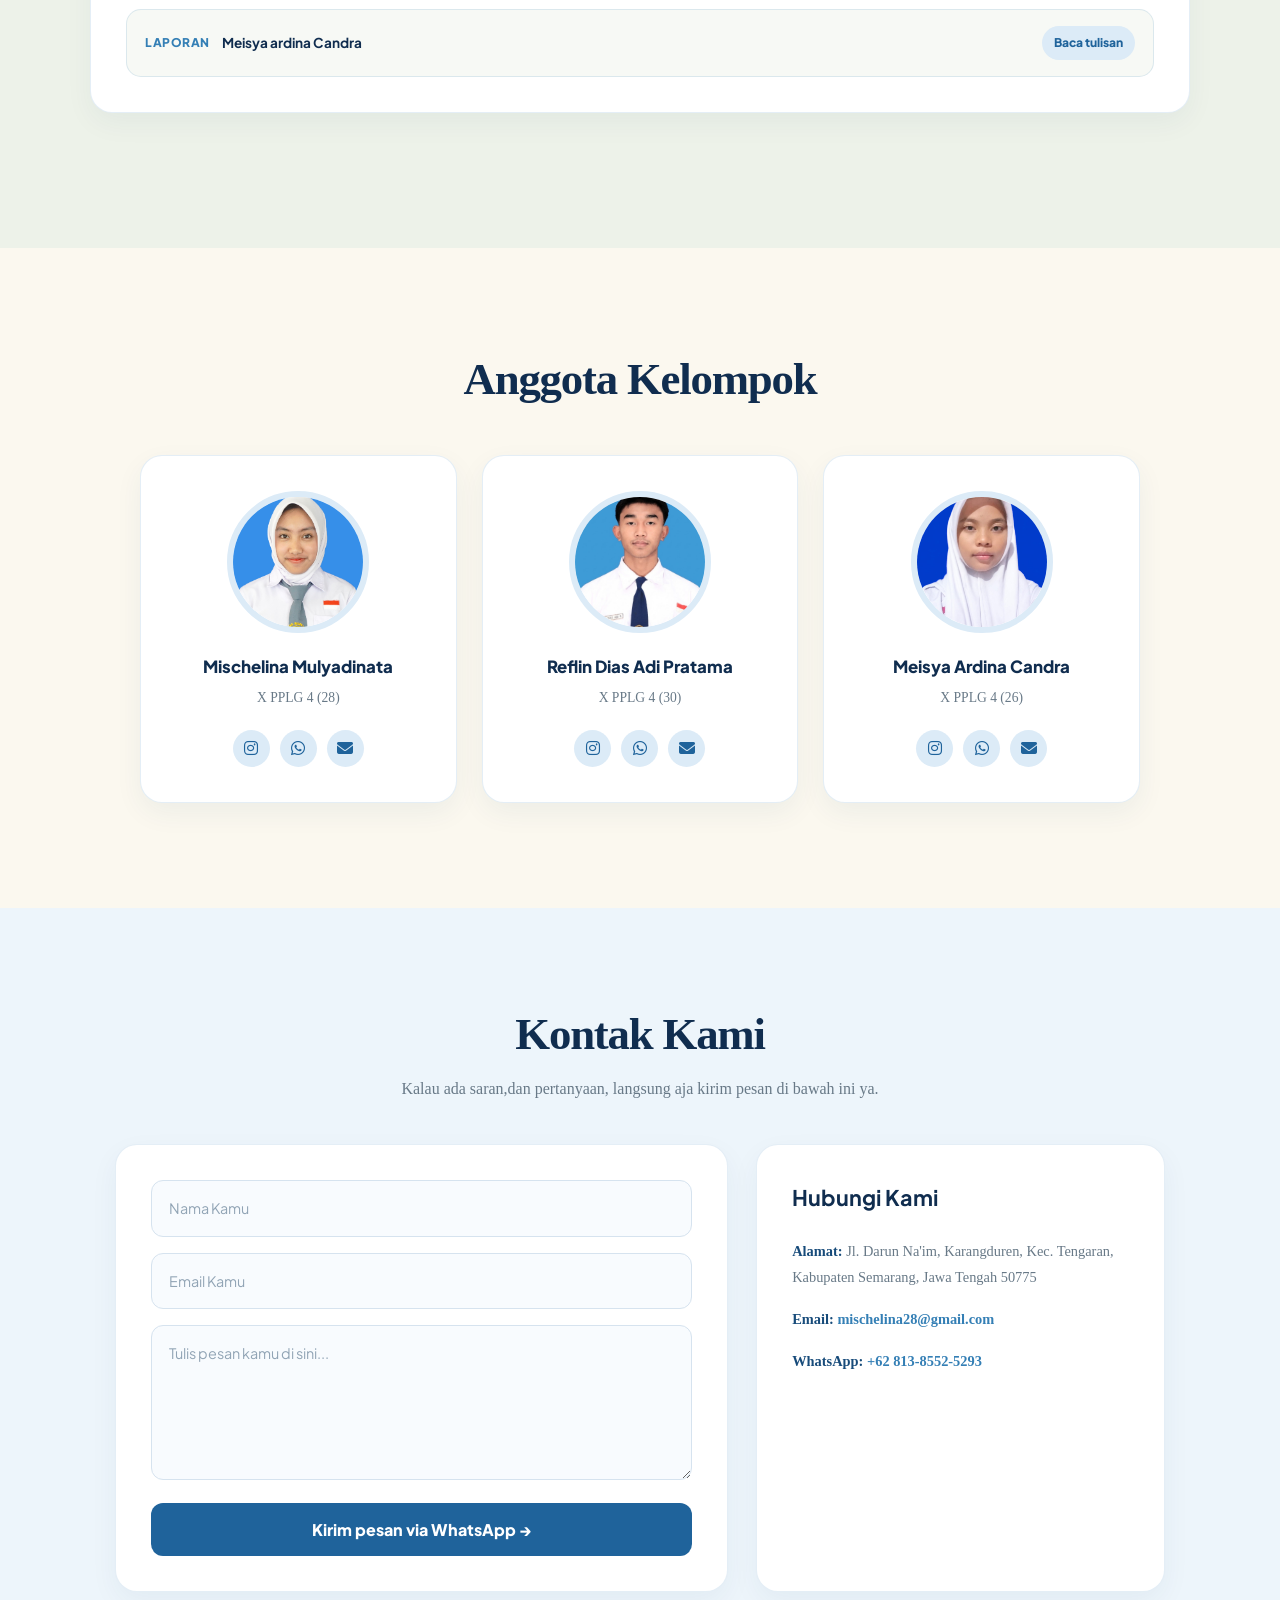
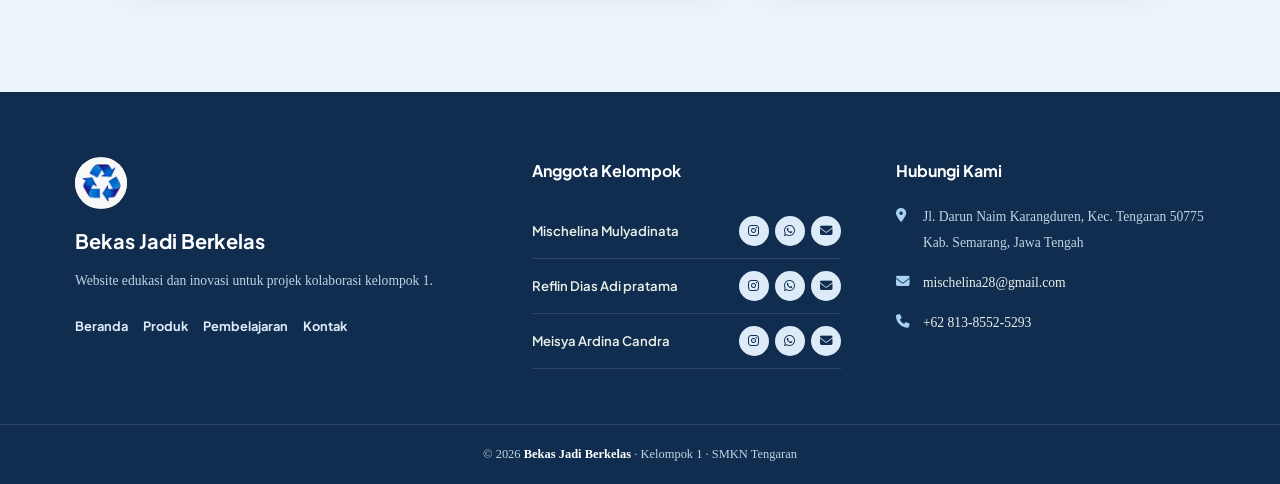
==== commit 08632323: "Fix HTML formatting for y calculation line" ====
--- a/index.html
+++ b/index.html
@@ -338,7 +338,7 @@
                     <strong>8x + 16y = 2.240.000</strong> <br>
                     <u><strong>8x + 4y = 1.460.000</strong></u> <u>_</u> <br>
                     <strong>12y = 780.000</strong> <br>
-                    <strong>y = 780.000 : 12
+                    <strong>y = 780.000 : 12</strong> <br>
                     <strong>y = 65.000</strong> <br>
                   </li>
                   <li>
--- a/style.css
+++ b/style.css
@@ -196,10 +196,7 @@
   padding: 64px 5.5%;
   background: 
     linear-gradient(90deg, rgba(255,250,246,.97) 0%, rgba(255,250,246,.88) 37%, rgba(255,250,246,.18) 68%, rgba(255,250,246,.04)100%),
-    url("../Latihan proyek Kolaborasi/img kolaborasi/background.png");
-    background-size: cover;
-    background-position: center;
-    background-repeat: no-repeat;
+    url("background.png");
 }
 
 .hero::before,
--- a/style.css
+++ b/style.css
@@ -196,10 +196,7 @@
   padding: 64px 5.5%;
   background: 
     linear-gradient(90deg, rgba(255,250,246,.97) 0%, rgba(255,250,246,.88) 37%, rgba(255,250,246,.18) 68%, rgba(255,250,246,.04)100%),
-    url("../Latihan proyek Kolaborasi/img kolaborasi/background.png");
-    background-size: cover;
-    background-position: center;
-    background-repeat: no-repeat;
+    url("background.png");
 }
 
 .hero::before,
